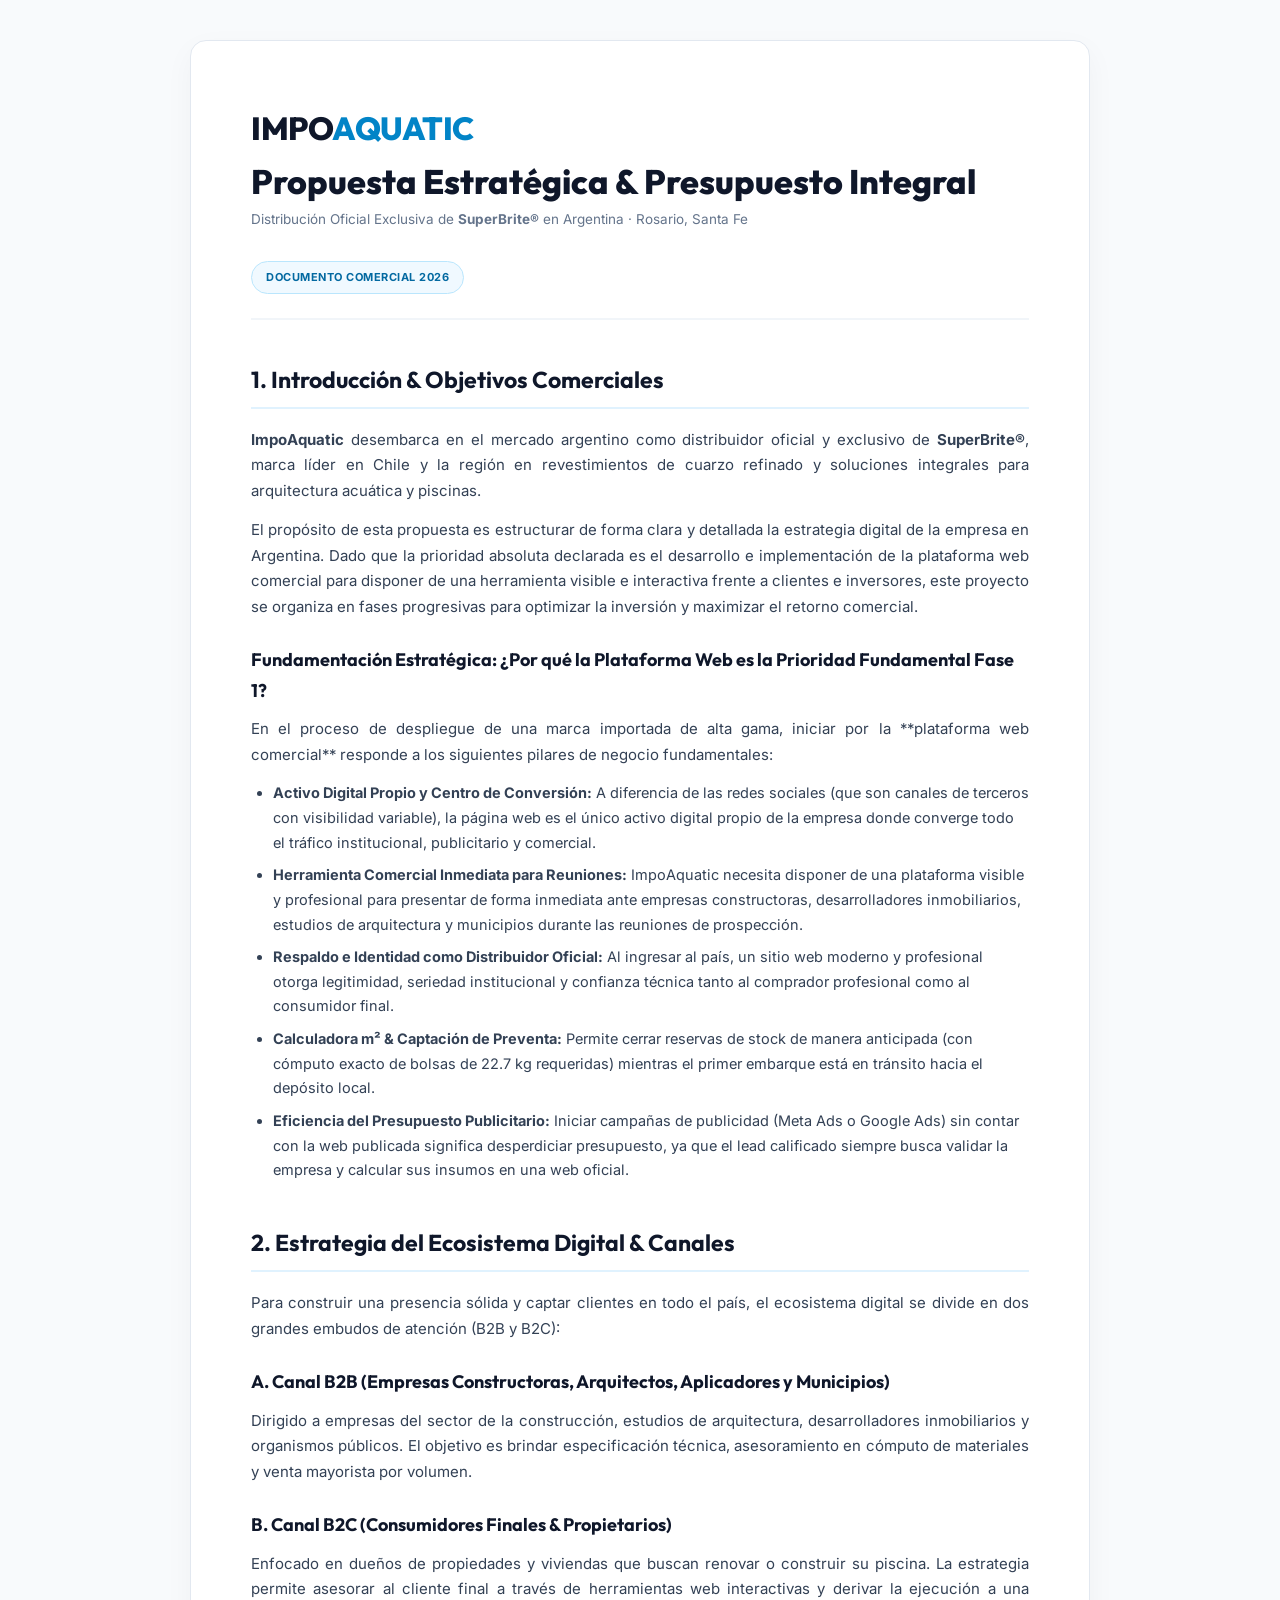
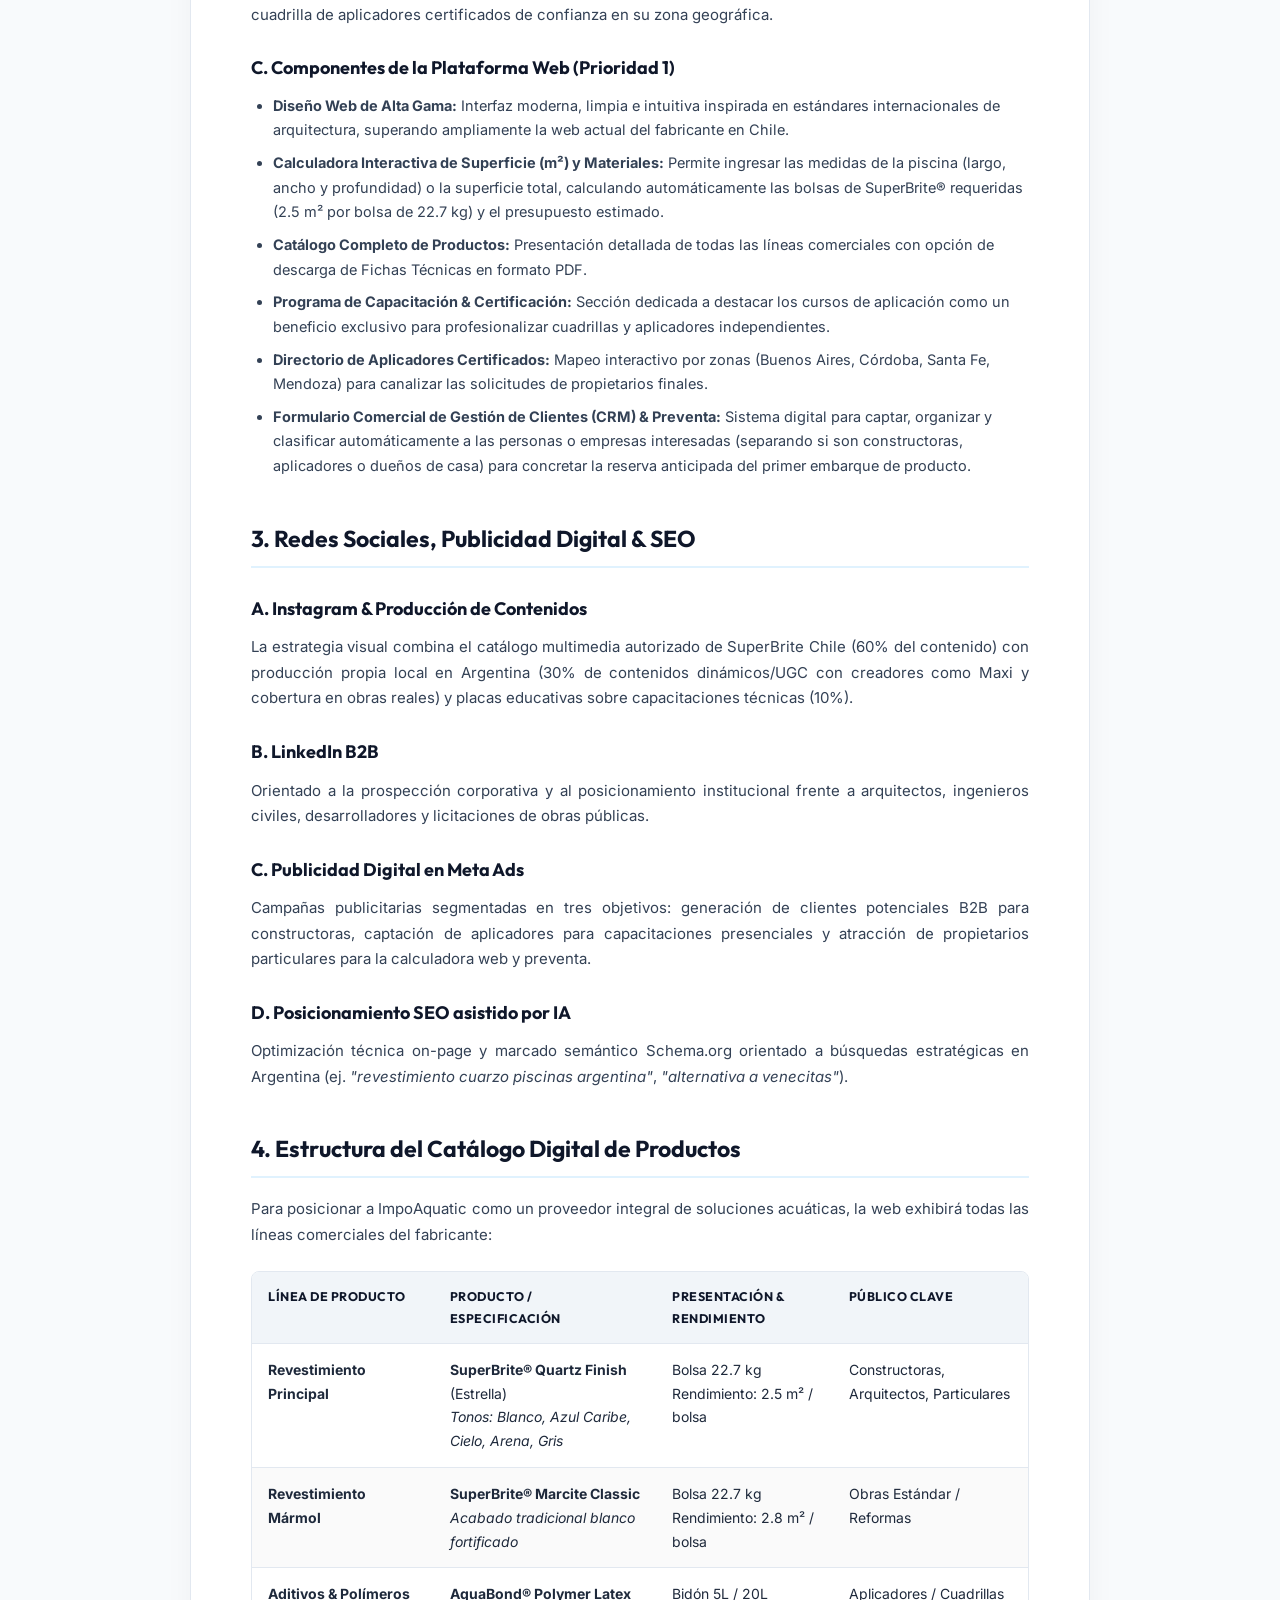
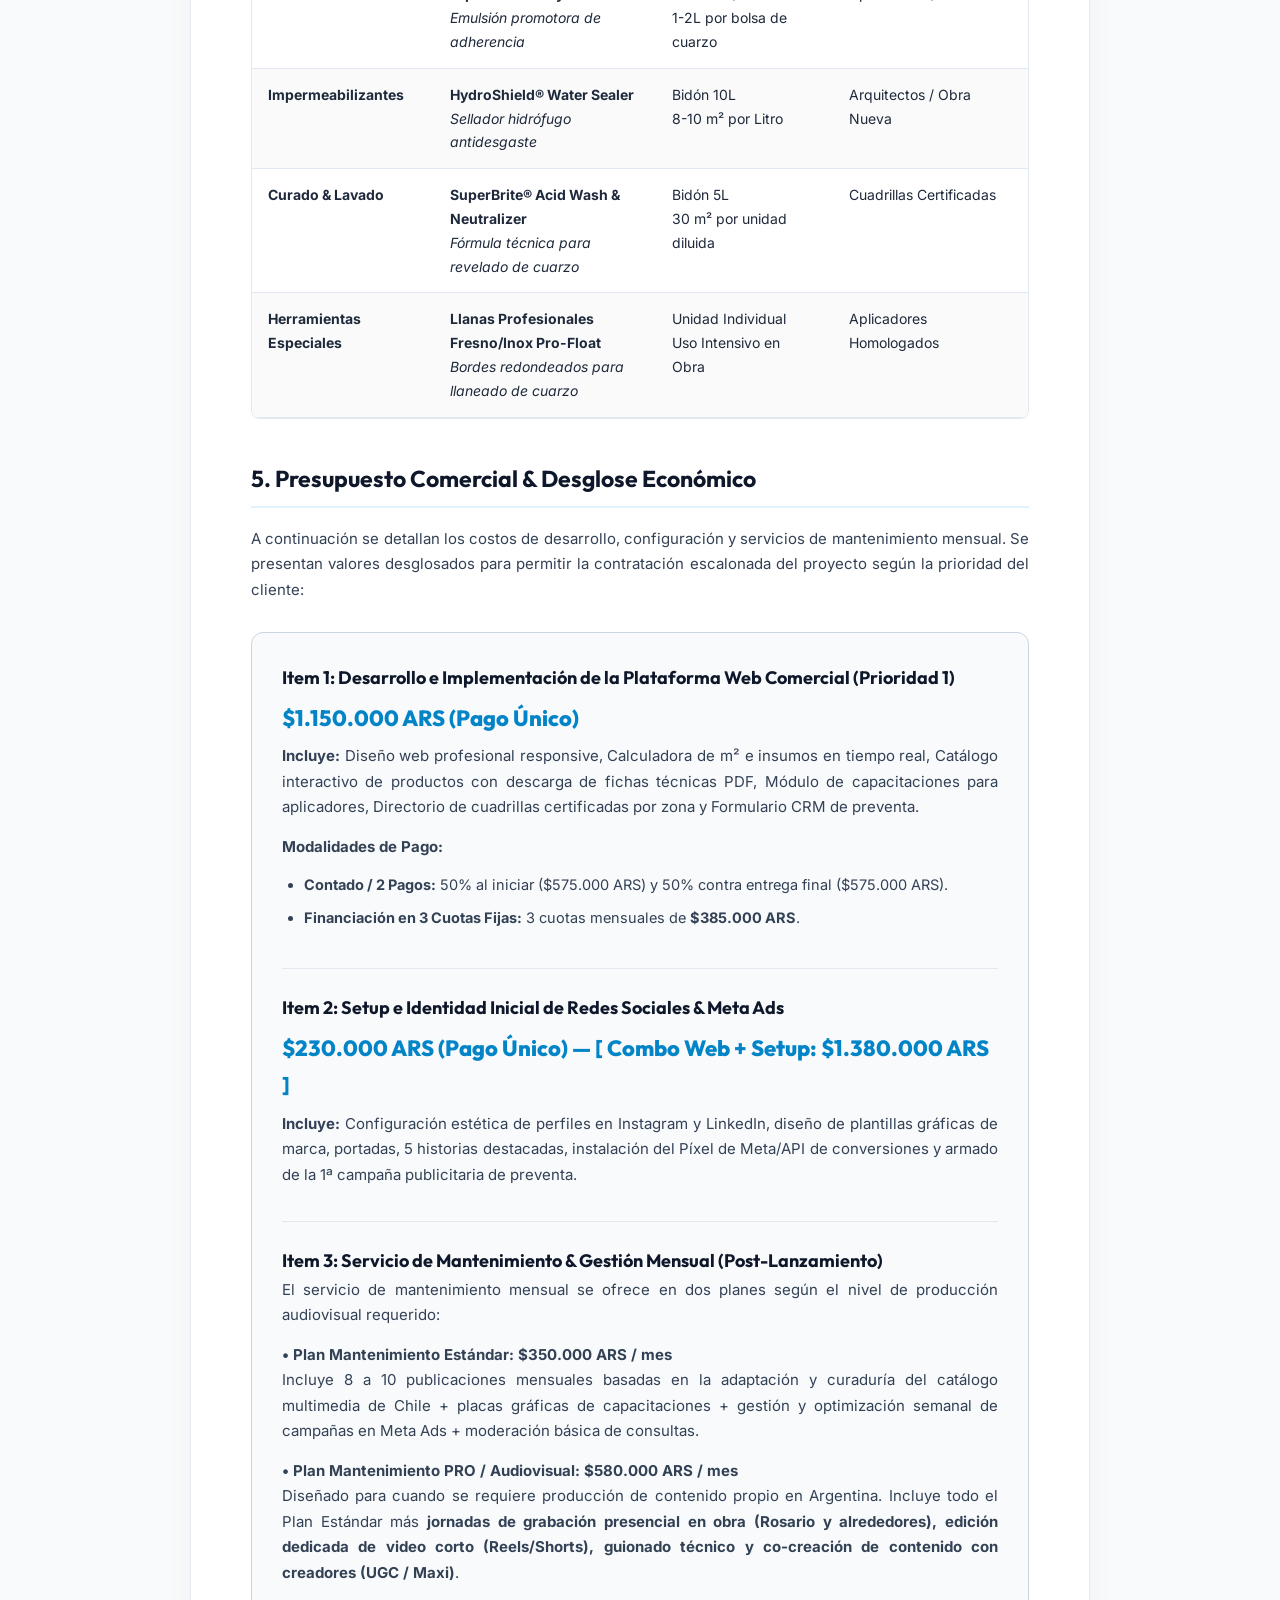
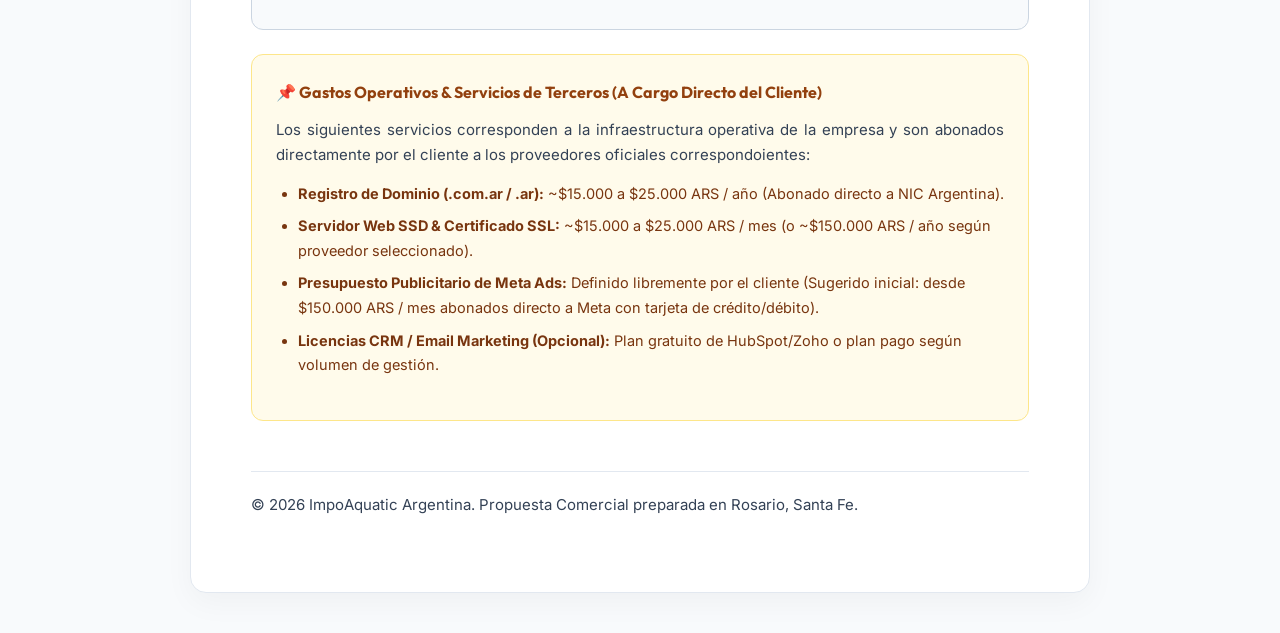
==== propuesta.html @ 4a15719e "Clarify CRM term in plain language in proposal" ====
<!DOCTYPE html>
<html lang="es">
<head>
    <meta charset="UTF-8">
    <meta name="viewport" content="width=device-width, initial-scale=1.0">
    <title>Propuesta Comercial & Estrategia Digital | ImpoAquatic - SuperBrite Argentina</title>
    <link rel="preconnect" href="https://fonts.googleapis.com">
    <link rel="preconnect" href="https://fonts.gstatic.com" crossorigin>
    <link href="https://fonts.googleapis.com/css2?family=Inter:wght@400;500;600;700;800&family=Outfit:wght@600;700;800&display=swap" rel="stylesheet">
    <style>
        :root {
            --primary: #0284C7;
            --primary-dark: #0F172A;
            --secondary: #0369A1;
            --accent: #0EA5E9;
            --bg-page: #F8FAFC;
            --bg-card: #FFFFFF;
            --text-main: #1E293B;
            --text-muted: #64748B;
            --border-color: #E2E8F0;
            --font-heading: 'Outfit', sans-serif;
            --font-body: 'Inter', sans-serif;
        }

        * { margin: 0; padding: 0; box-sizing: border-box; }
        
        body {
            font-family: var(--font-body);
            background-color: var(--bg-page);
            color: var(--text-main);
            line-height: 1.7;
            padding: clamp(16px, 4vw, 40px) clamp(12px, 2vw, 20px);
            -webkit-font-smoothing: antialiased;
        }

        .pdf-page {
            max-width: 900px;
            margin: 0 auto;
            background: var(--bg-card);
            border: 1px solid var(--border-color);
            border-radius: clamp(12px, 2vw, 16px);
            padding: clamp(24px, 6vw, 60px);
            box-shadow: 0 10px 30px rgba(0, 0, 0, 0.04);
        }

        header.doc-header {
            border-bottom: 2px solid #F1F5F9;
            padding-bottom: 24px;
            margin-bottom: 36px;
            display: flex;
            justify-content: space-between;
            align-items: flex-start;
            flex-wrap: wrap;
            gap: 16px;
        }

        .brand-logo {
            font-family: var(--font-heading);
            font-size: clamp(26px, 4vw, 32px);
            font-weight: 800;
            color: var(--primary-dark);
            letter-spacing: -0.5px;
        }

        .brand-logo span {
            color: var(--primary);
        }

        .doc-badge {
            background: #F0F9FF;
            color: var(--secondary);
            border: 1px solid #BAE6FD;
            font-size: 11px;
            font-weight: 700;
            padding: 6px 14px;
            border-radius: 20px;
            text-transform: uppercase;
            letter-spacing: 0.5px;
        }

        h1.doc-title {
            font-family: var(--font-heading);
            font-size: clamp(24px, 4vw, 34px);
            font-weight: 800;
            color: var(--primary-dark);
            margin-top: 6px;
            line-height: 1.25;
        }

        .doc-meta {
            font-size: 13.5px;
            color: var(--text-muted);
            margin-top: 4px;
        }

        h2.section-h2 {
            font-family: var(--font-heading);
            font-size: clamp(19px, 3vw, 23px);
            font-weight: 700;
            color: var(--primary-dark);
            margin: 40px 0 18px 0;
            padding-bottom: 8px;
            border-bottom: 2px solid #E0F2FE;
        }

        h3.section-h3 {
            font-family: var(--font-heading);
            font-size: clamp(16px, 2.5vw, 18px);
            font-weight: 700;
            color: var(--primary-dark);
            margin: 26px 0 10px 0;
        }

        p {
            font-size: 15px;
            color: #334155;
            margin-bottom: 14px;
            text-align: justify;
        }

        ul, ol {
            margin-left: 22px;
            margin-bottom: 18px;
        }

        li {
            font-size: 14.5px;
            color: #334155;
            margin-bottom: 8px;
        }

        .table-wrapper {
            width: 100%;
            overflow-x: auto;
            margin: 24px 0;
            border-radius: 8px;
            border: 1px solid var(--border-color);
            -webkit-overflow-scrolling: touch;
        }

        table {
            width: 100%;
            border-collapse: collapse;
            font-size: 14px;
            min-width: 600px;
        }

        th, td {
            padding: 14px 16px;
            text-align: left;
            border-bottom: 1px solid var(--border-color);
            vertical-align: top;
        }

        th {
            background: #F1F5F9;
            font-family: var(--font-heading);
            font-weight: 700;
            color: var(--primary-dark);
            font-size: 12.5px;
            text-transform: uppercase;
            letter-spacing: 0.5px;
        }

        tr:nth-child(even) {
            background: #FAFAFA;
        }

        .price-section {
            background: #F8FAFC;
            border: 1px solid #CBD5E1;
            border-radius: 12px;
            padding: 30px;
            margin-top: 30px;
        }

        .price-item {
            margin-bottom: 24px;
            padding-bottom: 20px;
            border-bottom: 1px solid #E2E8F0;
        }

        .price-item:last-child {
            margin-bottom: 0;
            padding-bottom: 0;
            border-bottom: none;
        }

        .price-title {
            font-family: var(--font-heading);
            font-size: 18px;
            font-weight: 700;
            color: var(--primary-dark);
        }

        .price-amount {
            font-family: var(--font-heading);
            font-size: 22px;
            font-weight: 800;
            color: var(--primary);
            margin: 6px 0;
        }

        .price-detail {
            font-size: 14px;
            color: #475569;
        }

        .infra-section {
            background: #FFFBEB;
            border: 1px solid #FDE68A;
            border-radius: 12px;
            padding: 24px;
            margin-top: 24px;
        }

        .infra-section h4 {
            font-family: var(--font-heading);
            color: #92400E;
            font-size: 16px;
            margin-bottom: 10px;
        }

        .infra-section ul li {
            color: #78350F;
        }

        .footer-note {
            margin-top: 50px;
            padding-top: 20px;
            border-top: 1px solid var(--border-color);
            text-align: center;
            font-size: 12.5px;
            color: var(--text-muted);
        }

        @media print {
            body { background: #FFFFFF; padding: 0; }
            .pdf-page { border: none; box-shadow: none; padding: 0; max-width: 100%; }
            .table-wrapper, .price-section, .infra-section { break-inside: avoid; }
        }
    </style>
</head>
<body>

<div class="pdf-page">
    <header class="doc-header">
        <div>
            <div class="brand-logo">IMPO<span>AQUATIC</span></div>
            <h1 class="doc-title">Propuesta Estratégica & Presupuesto Integral</h1>
            <p class="doc-meta">Distribución Oficial Exclusiva de <strong>SuperBrite®</strong> en Argentina · Rosario, Santa Fe</p>
        </div>
        <span class="doc-badge">DOCUMENTO COMERCIAL 2026</span>
    </header>

    <!-- 1. Introducción y Contexto -->
    <section>
        <h2 class="section-h2">1. Introducción & Objetivos Comerciales</h2>
        <p><strong>ImpoAquatic</strong> desembarca en el mercado argentino como distribuidor oficial y exclusivo de <strong>SuperBrite®</strong>, marca líder en Chile y la región en revestimientos de cuarzo refinado y soluciones integrales para arquitectura acuática y piscinas.</p>
        <p>El propósito de esta propuesta es estructurar de forma clara y detallada la estrategia digital de la empresa en Argentina. Dado que la prioridad absoluta declarada es el desarrollo e implementación de la plataforma web comercial para disponer de una herramienta visible e interactiva frente a clientes e inversores, este proyecto se organiza en fases progresivas para optimizar la inversión y maximizar el retorno comercial.</p>
        
        <h3 class="section-h3">Fundamentación Estratégica: ¿Por qué la Plataforma Web es la Prioridad Fundamental Fase 1?</h3>
        <p>En el proceso de despliegue de una marca importada de alta gama, iniciar por la **plataforma web comercial** responde a los siguientes pilares de negocio fundamentales:</p>
        <ul>
            <li><strong>Activo Digital Propio y Centro de Conversión:</strong> A diferencia de las redes sociales (que son canales de terceros con visibilidad variable), la página web es el único activo digital propio de la empresa donde converge todo el tráfico institucional, publicitario y comercial.</li>
            <li><strong>Herramienta Comercial Inmediata para Reuniones:</strong> ImpoAquatic necesita disponer de una plataforma visible y profesional para presentar de forma inmediata ante empresas constructoras, desarrolladores inmobiliarios, estudios de arquitectura y municipios durante las reuniones de prospección.</li>
            <li><strong>Respaldo e Identidad como Distribuidor Oficial:</strong> Al ingresar al país, un sitio web moderno y profesional otorga legitimidad, seriedad institucional y confianza técnica tanto al comprador profesional como al consumidor final.</li>
            <li><strong>Calculadora m² & Captación de Preventa:</strong> Permite cerrar reservas de stock de manera anticipada (con cómputo exacto de bolsas de 22.7 kg requeridas) mientras el primer embarque está en tránsito hacia el depósito local.</li>
            <li><strong>Eficiencia del Presupuesto Publicitario:</strong> Iniciar campañas de publicidad (Meta Ads o Google Ads) sin contar con la web publicada significa desperdiciar presupuesto, ya que el lead calificado siempre busca validar la empresa y calcular sus insumos en una web oficial.</li>
        </ul>
    </section>

    <!-- 2. Estrategia del Ecosistema Digital -->
    <section>
        <h2 class="section-h2">2. Estrategia del Ecosistema Digital & Canales</h2>
        <p>Para construir una presencia sólida y captar clientes en todo el país, el ecosistema digital se divide en dos grandes embudos de atención (B2B y B2C):</p>

        <h3 class="section-h3">A. Canal B2B (Empresas Constructoras, Arquitectos, Aplicadores y Municipios)</h3>
        <p>Dirigido a empresas del sector de la construcción, estudios de arquitectura, desarrolladores inmobiliarios y organismos públicos. El objetivo es brindar especificación técnica, asesoramiento en cómputo de materiales y venta mayorista por volumen.</p>

        <h3 class="section-h3">B. Canal B2C (Consumidores Finales & Propietarios)</h3>
        <p>Enfocado en dueños de propiedades y viviendas que buscan renovar o construir su piscina. La estrategia permite asesorar al cliente final a través de herramientas web interactivas y derivar la ejecución a una cuadrilla de aplicadores certificados de confianza en su zona geográfica.</p>

        <h3 class="section-h3">C. Componentes de la Plataforma Web (Prioridad 1)</h3>
        <ul>
            <li><strong>Diseño Web de Alta Gama:</strong> Interfaz moderna, limpia e intuitiva inspirada en estándares internacionales de arquitectura, superando ampliamente la web actual del fabricante en Chile.</li>
            <li><strong>Calculadora Interactiva de Superficie (m²) y Materiales:</strong> Permite ingresar las medidas de la piscina (largo, ancho y profundidad) o la superficie total, calculando automáticamente las bolsas de SuperBrite® requeridas (2.5 m² por bolsa de 22.7 kg) y el presupuesto estimado.</li>
            <li><strong>Catálogo Completo de Productos:</strong> Presentación detallada de todas las líneas comerciales con opción de descarga de Fichas Técnicas en formato PDF.</li>
            <li><strong>Programa de Capacitación & Certificación:</strong> Sección dedicada a destacar los cursos de aplicación como un beneficio exclusivo para profesionalizar cuadrillas y aplicadores independientes.</li>
            <li><strong>Directorio de Aplicadores Certificados:</strong> Mapeo interactivo por zonas (Buenos Aires, Córdoba, Santa Fe, Mendoza) para canalizar las solicitudes de propietarios finales.</li>
            <li><strong>Formulario Comercial de Gestión de Clientes (CRM) & Preventa:</strong> Sistema digital para captar, organizar y clasificar automáticamente a las personas o empresas interesadas (separando si son constructoras, aplicadores o dueños de casa) para concretar la reserva anticipada del primer embarque de producto.</li>
        </ul>
    </section>

    <!-- 3. Redes Sociales, Meta Ads & SEO IA -->
    <section>
        <h2 class="section-h2">3. Redes Sociales, Publicidad Digital & SEO</h2>
        
        <h3 class="section-h3">A. Instagram & Producción de Contenidos</h3>
        <p>La estrategia visual combina el catálogo multimedia autorizado de SuperBrite Chile (60% del contenido) con producción propia local en Argentina (30% de contenidos dinámicos/UGC con creadores como Maxi y cobertura en obras reales) y placas educativas sobre capacitaciones técnicas (10%).</p>

        <h3 class="section-h3">B. LinkedIn B2B</h3>
        <p>Orientado a la prospección corporativa y al posicionamiento institucional frente a arquitectos, ingenieros civiles, desarrolladores y licitaciones de obras públicas.</p>

        <h3 class="section-h3">C. Publicidad Digital en Meta Ads</h3>
        <p>Campañas publicitarias segmentadas en tres objetivos: generación de clientes potenciales B2B para constructoras, captación de aplicadores para capacitaciones presenciales y atracción de propietarios particulares para la calculadora web y preventa.</p>

        <h3 class="section-h3">D. Posicionamiento SEO asistido por IA</h3>
        <p>Optimización técnica on-page y marcado semántico Schema.org orientado a búsquedas estratégicas en Argentina (ej. <em>"revestimiento cuarzo piscinas argentina"</em>, <em>"alternativa a venecitas"</em>).</p>
    </section>

    <!-- 4. Estructura del Catálogo de Productos -->
    <section>
        <h2 class="section-h2">4. Estructura del Catálogo Digital de Productos</h2>
        <p>Para posicionar a ImpoAquatic como un proveedor integral de soluciones acuáticas, la web exhibirá todas las líneas comerciales del fabricante:</p>
        
        <div class="table-wrapper">
            <table>
                <thead>
                    <tr>
                        <th>Línea de Producto</th>
                        <th>Producto / Especificación</th>
                        <th>Presentación & Rendimiento</th>
                        <th>Público Clave</th>
                    </tr>
                </thead>
                <tbody>
                    <tr>
                        <td><strong>Revestimiento Principal</strong></td>
                        <td><strong>SuperBrite® Quartz Finish</strong> (Estrella)<br><em>Tonos: Blanco, Azul Caribe, Cielo, Arena, Gris</em></td>
                        <td>Bolsa 22.7 kg<br>Rendimiento: 2.5 m² / bolsa</td>
                        <td>Constructoras, Arquitectos, Particulares</td>
                    </tr>
                    <tr>
                        <td><strong>Revestimiento Mármol</strong></td>
                        <td><strong>SuperBrite® Marcite Classic</strong><br><em>Acabado tradicional blanco fortificado</em></td>
                        <td>Bolsa 22.7 kg<br>Rendimiento: 2.8 m² / bolsa</td>
                        <td>Obras Estándar / Reformas</td>
                    </tr>
                    <tr>
                        <td><strong>Aditivos & Polímeros</strong></td>
                        <td><strong>AquaBond® Polymer Latex</strong><br><em>Emulsión promotora de adherencia</em></td>
                        <td>Bidón 5L / 20L<br>1-2L por bolsa de cuarzo</td>
                        <td>Aplicadores / Cuadrillas</td>
                    </tr>
                    <tr>
                        <td><strong>Impermeabilizantes</strong></td>
                        <td><strong>HydroShield® Water Sealer</strong><br><em>Sellador hidrófugo antidesgaste</em></td>
                        <td>Bidón 10L<br>8-10 m² por Litro</td>
                        <td>Arquitectos / Obra Nueva</td>
                    </tr>
                    <tr>
                        <td><strong>Curado & Lavado</strong></td>
                        <td><strong>SuperBrite® Acid Wash & Neutralizer</strong><br><em>Fórmula técnica para revelado de cuarzo</em></td>
                        <td>Bidón 5L<br>30 m² por unidad diluida</td>
                        <td>Cuadrillas Certificadas</td>
                    </tr>
                    <tr>
                        <td><strong>Herramientas Especiales</strong></td>
                        <td><strong>Llanas Profesionales Fresno/Inox Pro-Float</strong><br><em>Bordes redondeados para llaneado de cuarzo</em></td>
                        <td>Unidad Individual<br>Uso Intensivo en Obra</td>
                        <td>Aplicadores Homologados</td>
                    </tr>
                </tbody>
            </table>
        </div>
    </section>

    <!-- 5. Presupuesto Comercial y Desglose Económico -->
    <section>
        <h2 class="section-h2">5. Presupuesto Comercial & Desglose Económico</h2>
        <p>A continuación se detallan los costos de desarrollo, configuración y servicios de mantenimiento mensual. Se presentan valores desglosados para permitir la contratación escalonada del proyecto según la prioridad del cliente:</p>

        <div class="price-section">
            <div class="price-item">
                <div class="price-title">Item 1: Desarrollo e Implementación de la Plataforma Web Comercial (Prioridad 1)</div>
                <div class="price-amount">$1.150.000 ARS (Pago Único)</div>
                <div class="price-detail">
                    <p><strong>Incluye:</strong> Diseño web profesional responsive, Calculadora de m² e insumos en tiempo real, Catálogo interactivo de productos con descarga de fichas técnicas PDF, Módulo de capacitaciones para aplicadores, Directorio de cuadrillas certificadas por zona y Formulario CRM de preventa.</p>
                    <p><strong>Modalidades de Pago:</strong></p>
                    <ul>
                        <li><strong>Contado / 2 Pagos:</strong> 50% al iniciar ($575.000 ARS) y 50% contra entrega final ($575.000 ARS).</li>
                        <li><strong>Financiación en 3 Cuotas Fijas:</strong> 3 cuotas mensuales de <strong>$385.000 ARS</strong>.</li>
                    </ul>
                </div>
            </div>

            <div class="price-item">
                <div class="price-title">Item 2: Setup e Identidad Inicial de Redes Sociales & Meta Ads</div>
                <div class="price-amount">$230.000 ARS (Pago Único) — [ Combo Web + Setup: $1.380.000 ARS ]</div>
                <div class="price-detail">
                    <p><strong>Incluye:</strong> Configuración estética de perfiles en Instagram y LinkedIn, diseño de plantillas gráficas de marca, portadas, 5 historias destacadas, instalación del Píxel de Meta/API de conversiones y armado de la 1ª campaña publicitaria de preventa.</p>
                </div>
            </div>

            <div class="price-item">
                <div class="price-title">Item 3: Servicio de Mantenimiento & Gestión Mensual (Post-Lanzamiento)</div>
                <div class="price-detail">
                    <p>El servicio de mantenimiento mensual se ofrece en dos planes según el nivel de producción audiovisual requerido:</p>
                    
                    <p><strong>• Plan Mantenimiento Estándar: $350.000 ARS / mes</strong><br>
                    Incluye 8 a 10 publicaciones mensuales basadas en la adaptación y curaduría del catálogo multimedia de Chile + placas gráficas de capacitaciones + gestión y optimización semanal de campañas en Meta Ads + moderación básica de consultas.</p>

                    <p><strong>• Plan Mantenimiento PRO / Audiovisual: $580.000 ARS / mes</strong><br>
                    Diseñado para cuando se requiere producción de contenido propio en Argentina. Incluye todo el Plan Estándar más <strong>jornadas de grabación presencial en obra (Rosario y alrededores), edición dedicada de video corto (Reels/Shorts), guionado técnico y co-creación de contenido con creadores (UGC / Maxi)</strong>.</p>
                </div>
            </div>
        </div>

        <!-- Costos a Cargo del Cliente -->
        <div class="infra-section">
            <h4>📌 Gastos Operativos & Servicios de Terceros (A Cargo Directo del Cliente)</h4>
            <p>Los siguientes servicios corresponden a la infraestructura operativa de la empresa y son abonados directamente por el cliente a los proveedores oficiales correspondoientes:</p>
            <ul>
                <li><strong>Registro de Dominio (.com.ar / .ar):</strong> ~$15.000 a $25.000 ARS / año (Abonado directo a NIC Argentina).</li>
                <li><strong>Servidor Web SSD & Certificado SSL:</strong> ~$15.000 a $25.000 ARS / mes (o ~$150.000 ARS / año según proveedor seleccionado).</li>
                <li><strong>Presupuesto Publicitario de Meta Ads:</strong> Definido libremente por el cliente (Sugerido inicial: desde $150.000 ARS / mes abonados directo a Meta con tarjeta de crédito/débito).</li>
                <li><strong>Licencias CRM / Email Marketing (Opcional):</strong> Plan gratuito de HubSpot/Zoho o plan pago según volumen de gestión.</li>
            </ul>
        </div>
    </section>

    <div class="footer-note">
        <p>&copy; 2026 ImpoAquatic Argentina. Propuesta Comercial preparada en Rosario, Santa Fe.</p>
    </div>
</div>

</body>
</html>
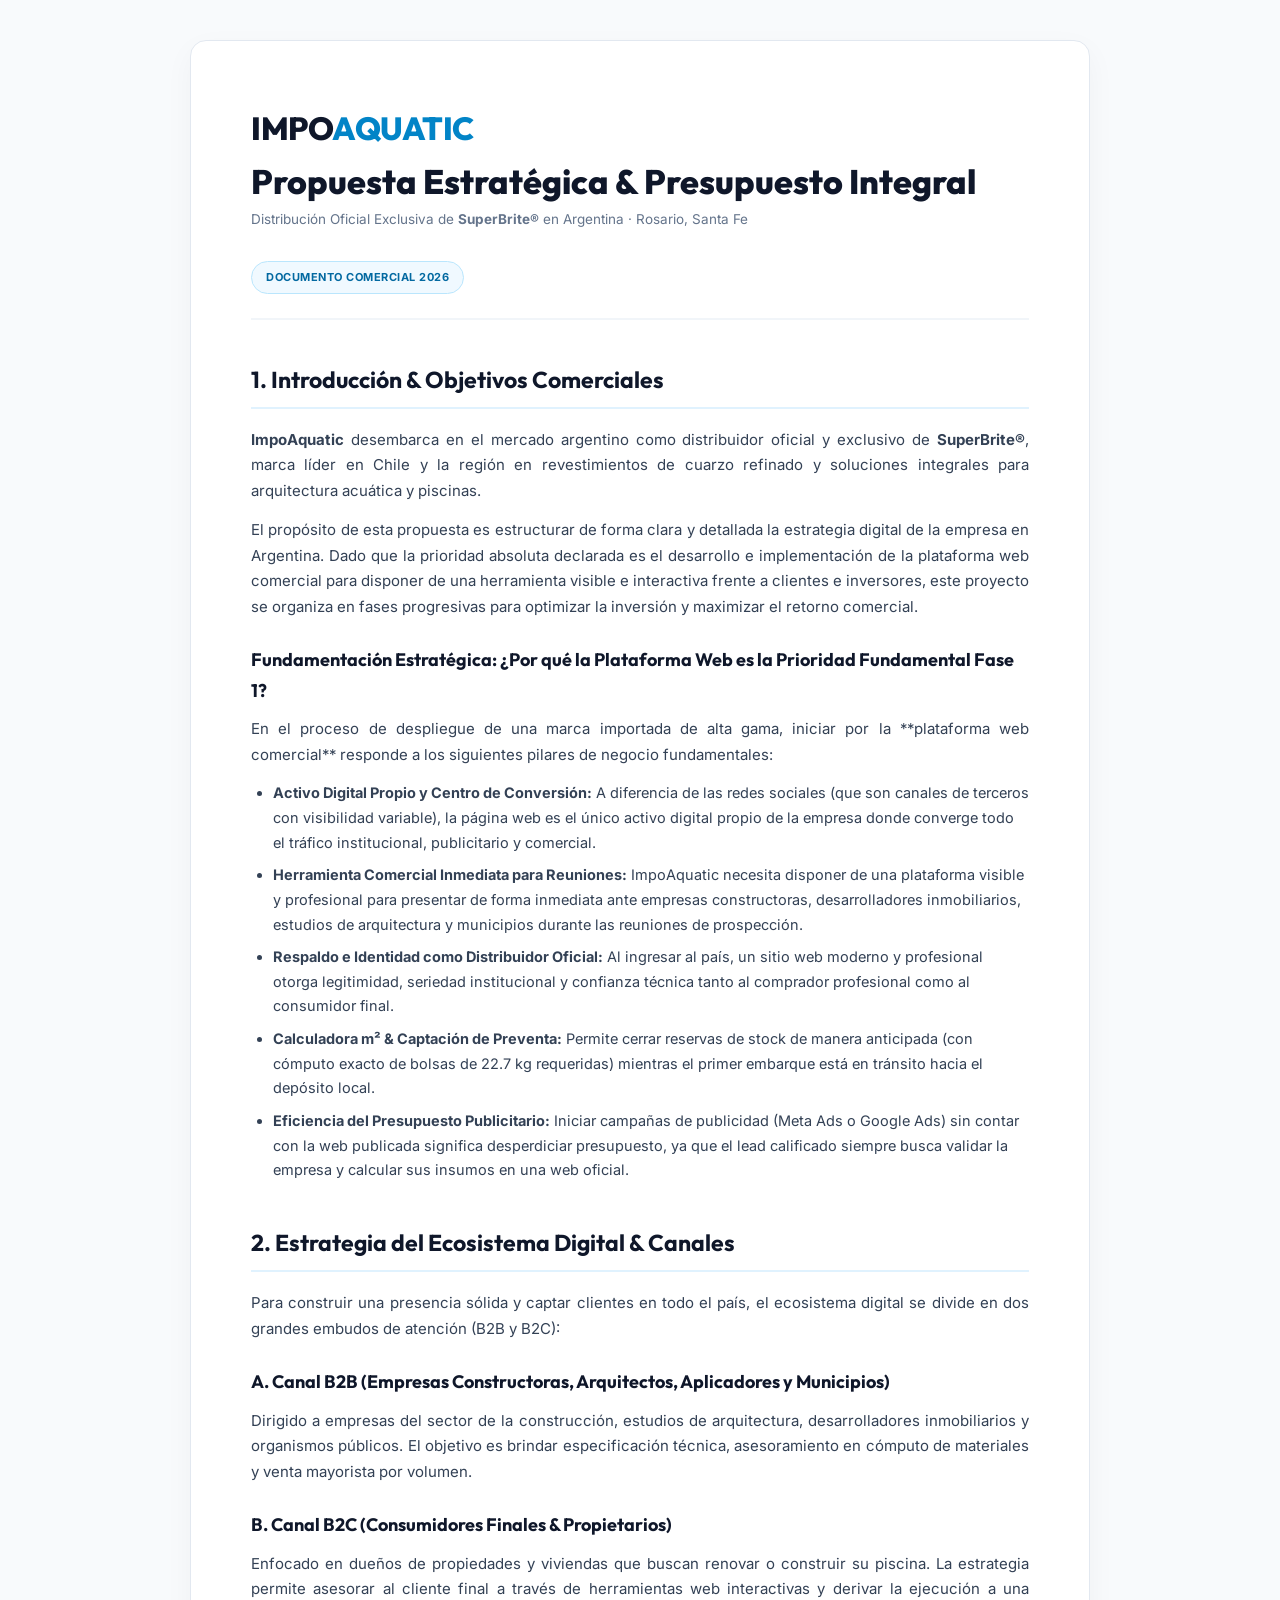
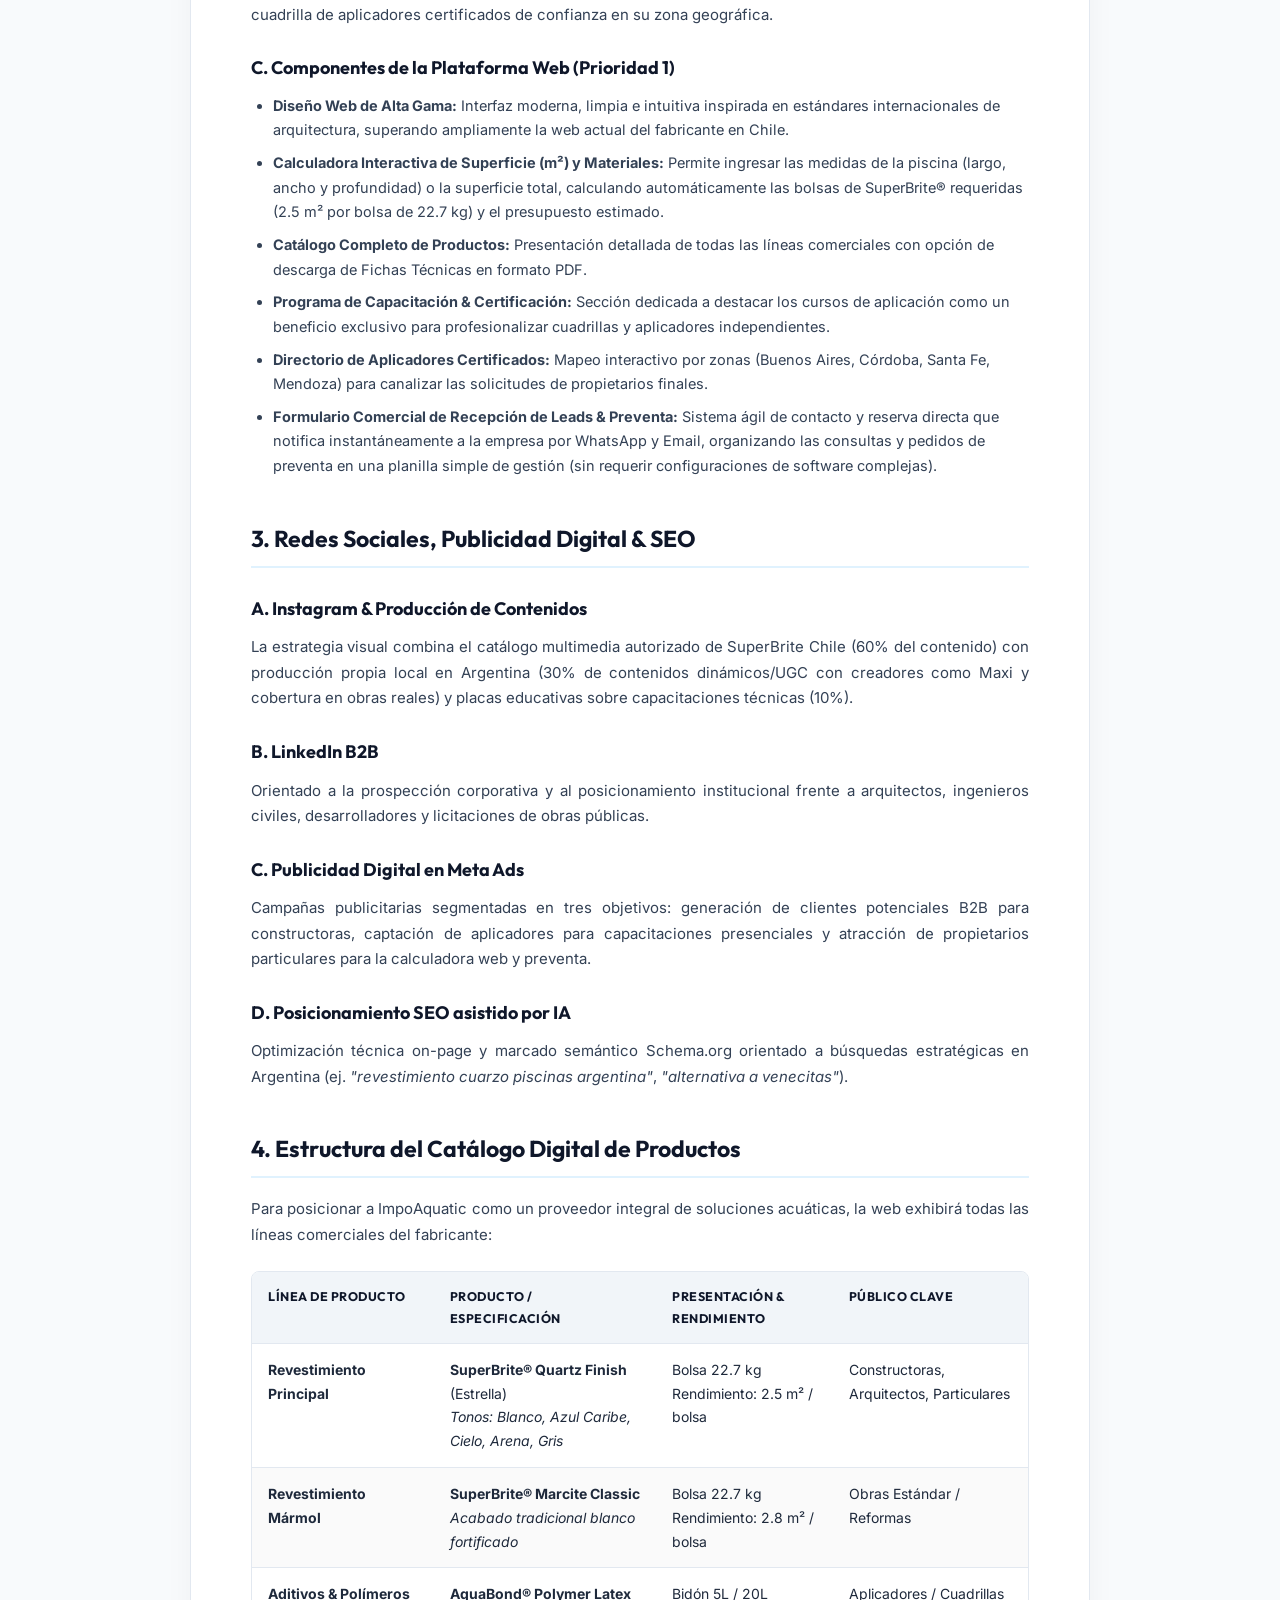
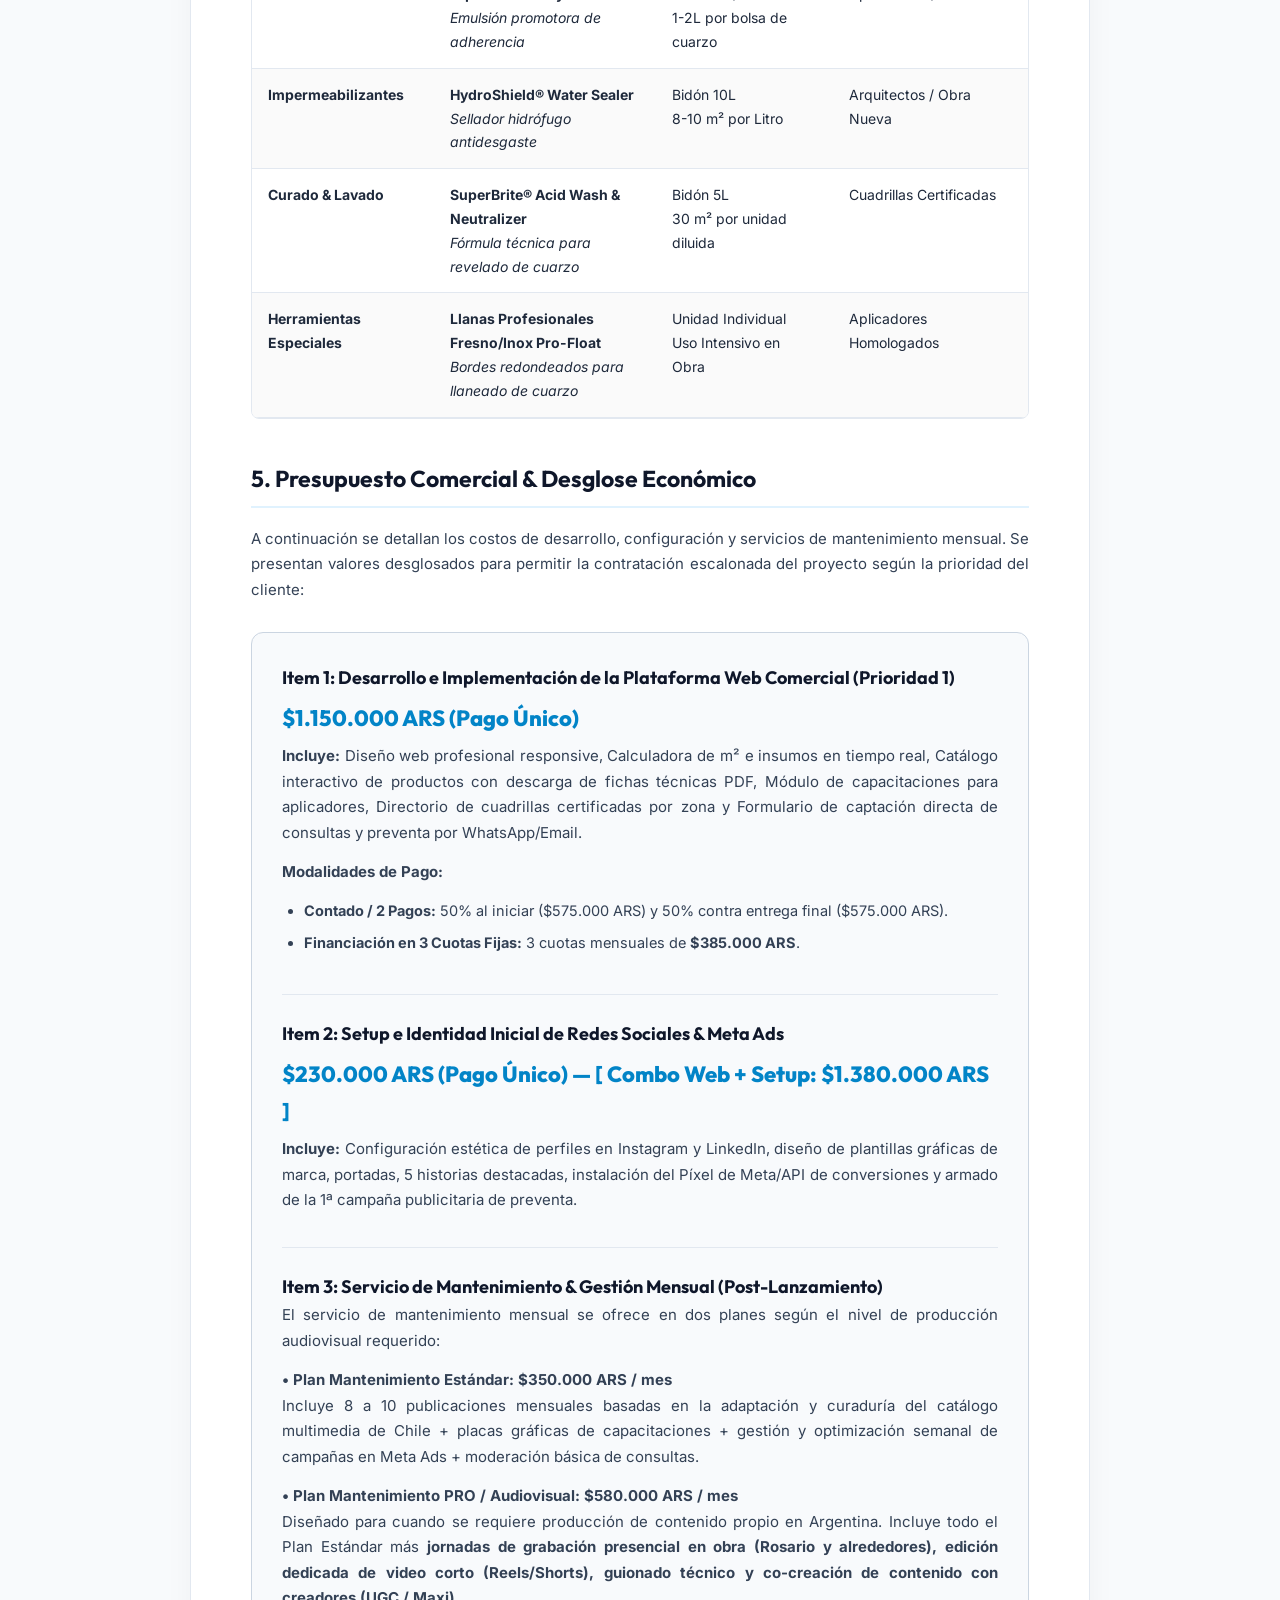
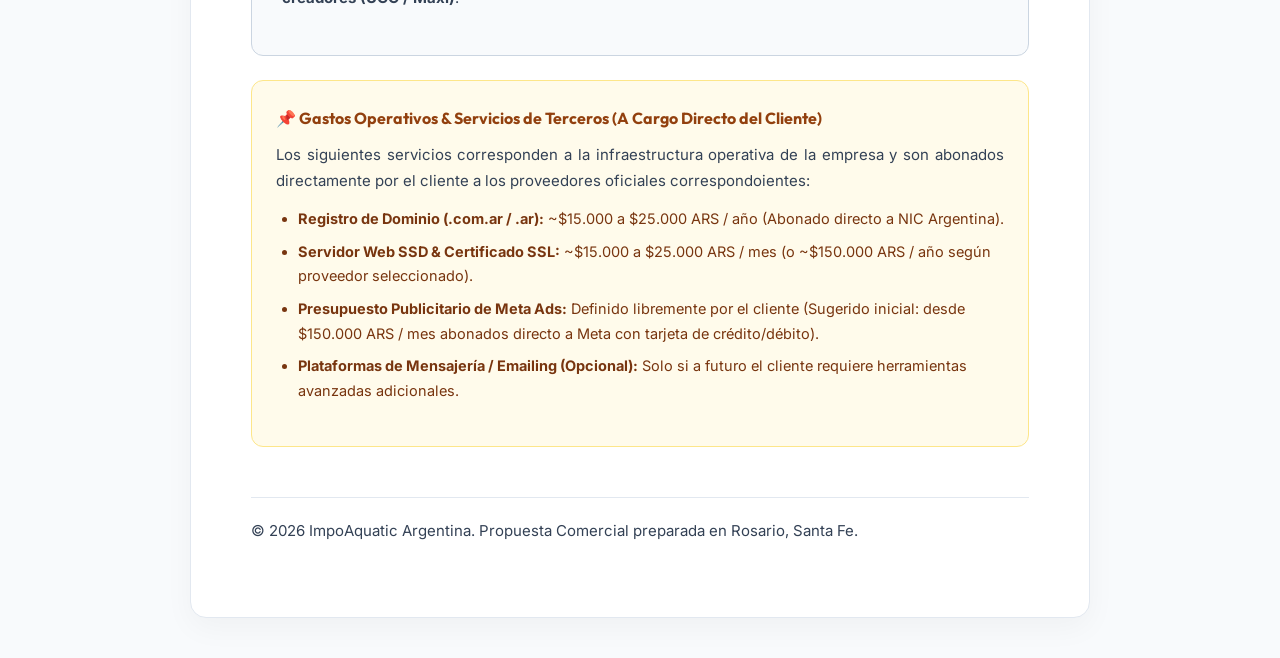
==== commit f3fede80: "Simplify lead capture to direct email and WhatsApp form without complex CRM setup" ====
--- a/propuesta.html
+++ b/propuesta.html
@@ -288,7 +288,7 @@
             <li><strong>Catálogo Completo de Productos:</strong> Presentación detallada de todas las líneas comerciales con opción de descarga de Fichas Técnicas en formato PDF.</li>
             <li><strong>Programa de Capacitación & Certificación:</strong> Sección dedicada a destacar los cursos de aplicación como un beneficio exclusivo para profesionalizar cuadrillas y aplicadores independientes.</li>
             <li><strong>Directorio de Aplicadores Certificados:</strong> Mapeo interactivo por zonas (Buenos Aires, Córdoba, Santa Fe, Mendoza) para canalizar las solicitudes de propietarios finales.</li>
-            <li><strong>Formulario Comercial de Gestión de Clientes (CRM) & Preventa:</strong> Sistema digital para captar, organizar y clasificar automáticamente a las personas o empresas interesadas (separando si son constructoras, aplicadores o dueños de casa) para concretar la reserva anticipada del primer embarque de producto.</li>
+            <li><strong>Formulario Comercial de Recepción de Leads & Preventa:</strong> Sistema ágil de contacto y reserva directa que notifica instantáneamente a la empresa por WhatsApp y Email, organizando las consultas y pedidos de preventa en una planilla simple de gestión (sin requerir configuraciones de software complejas).</li>
         </ul>
     </section>
 
@@ -376,7 +376,7 @@
                 <div class="price-title">Item 1: Desarrollo e Implementación de la Plataforma Web Comercial (Prioridad 1)</div>
                 <div class="price-amount">$1.150.000 ARS (Pago Único)</div>
                 <div class="price-detail">
-                    <p><strong>Incluye:</strong> Diseño web profesional responsive, Calculadora de m² e insumos en tiempo real, Catálogo interactivo de productos con descarga de fichas técnicas PDF, Módulo de capacitaciones para aplicadores, Directorio de cuadrillas certificadas por zona y Formulario CRM de preventa.</p>
+                    <p><strong>Incluye:</strong> Diseño web profesional responsive, Calculadora de m² e insumos en tiempo real, Catálogo interactivo de productos con descarga de fichas técnicas PDF, Módulo de capacitaciones para aplicadores, Directorio de cuadrillas certificadas por zona y Formulario de captación directa de consultas y preventa por WhatsApp/Email.</p>
                     <p><strong>Modalidades de Pago:</strong></p>
                     <ul>
                         <li><strong>Contado / 2 Pagos:</strong> 50% al iniciar ($575.000 ARS) y 50% contra entrega final ($575.000 ARS).</li>
@@ -415,7 +415,7 @@
                 <li><strong>Registro de Dominio (.com.ar / .ar):</strong> ~$15.000 a $25.000 ARS / año (Abonado directo a NIC Argentina).</li>
                 <li><strong>Servidor Web SSD & Certificado SSL:</strong> ~$15.000 a $25.000 ARS / mes (o ~$150.000 ARS / año según proveedor seleccionado).</li>
                 <li><strong>Presupuesto Publicitario de Meta Ads:</strong> Definido libremente por el cliente (Sugerido inicial: desde $150.000 ARS / mes abonados directo a Meta con tarjeta de crédito/débito).</li>
-                <li><strong>Licencias CRM / Email Marketing (Opcional):</strong> Plan gratuito de HubSpot/Zoho o plan pago según volumen de gestión.</li>
+                <li><strong>Plataformas de Mensajería / Emailing (Opcional):</strong> Solo si a futuro el cliente requiere herramientas avanzadas adicionales.</li>
             </ul>
         </div>
     </section>
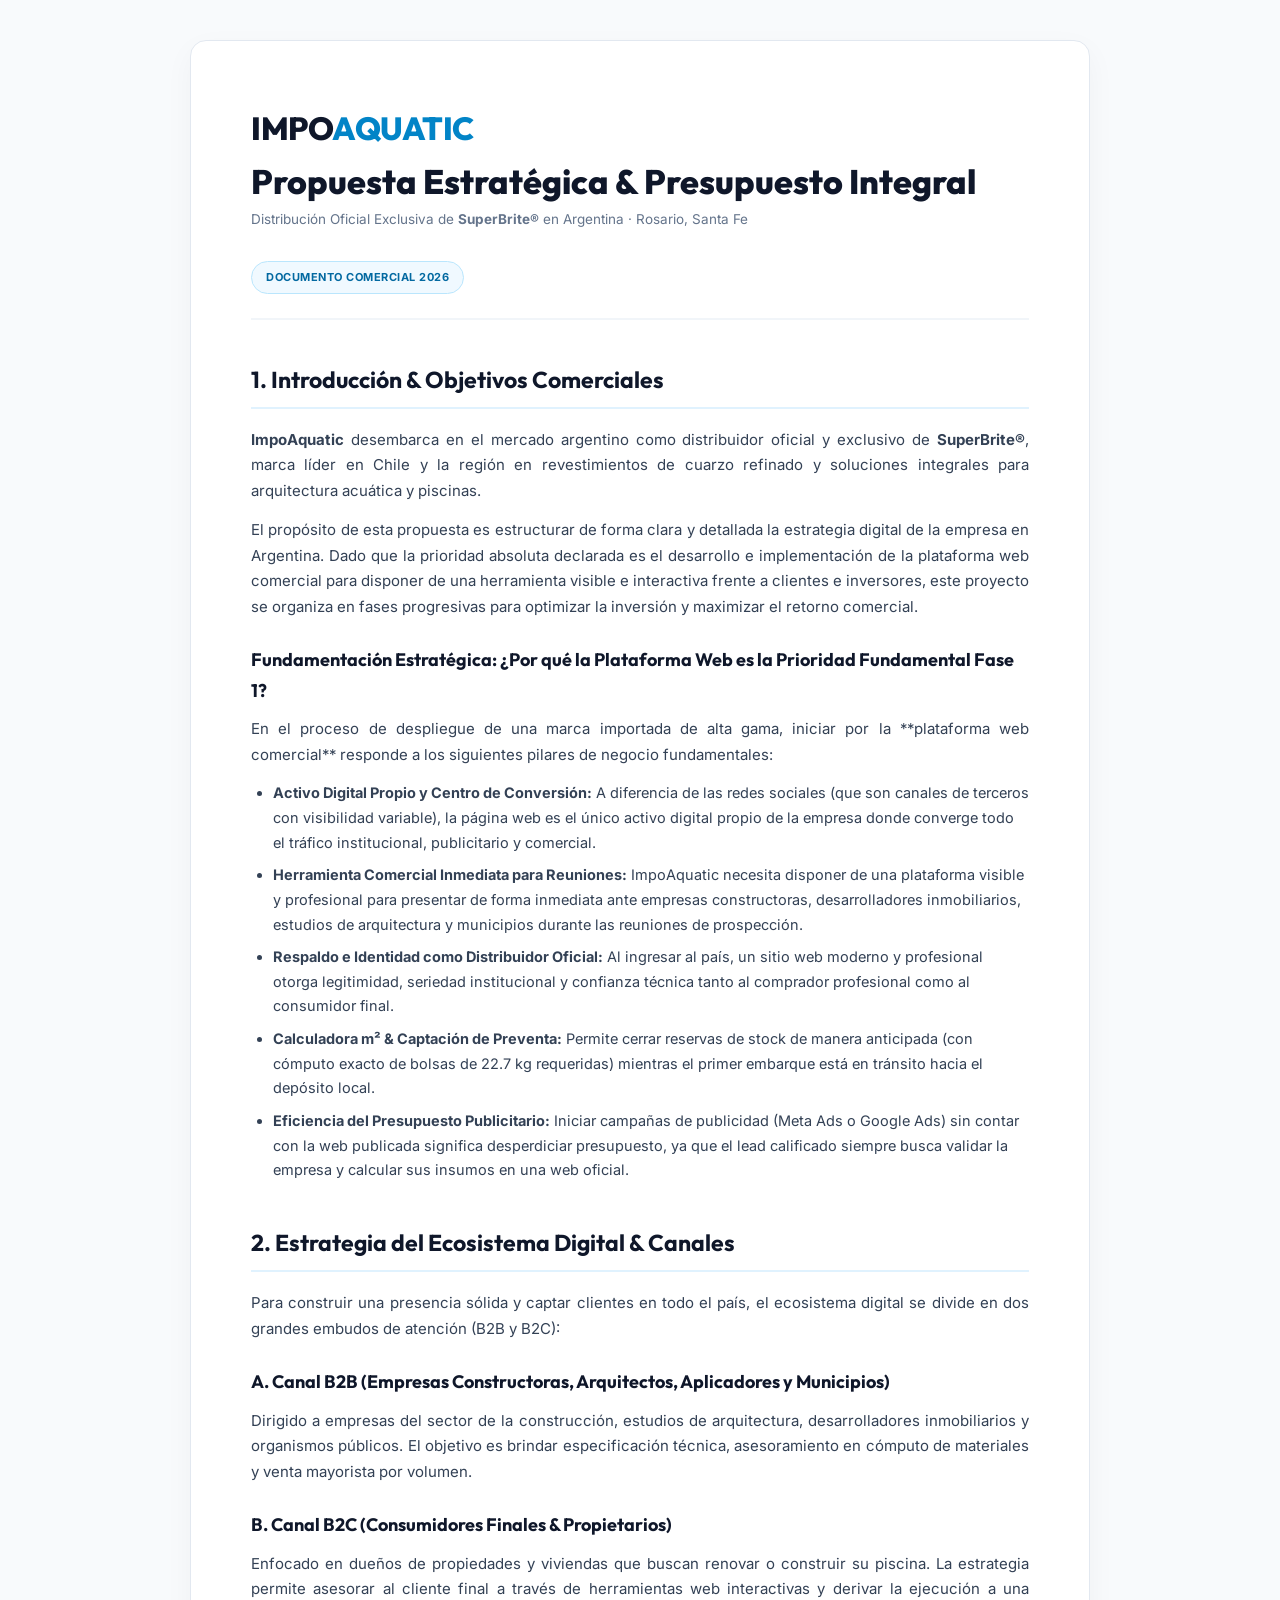
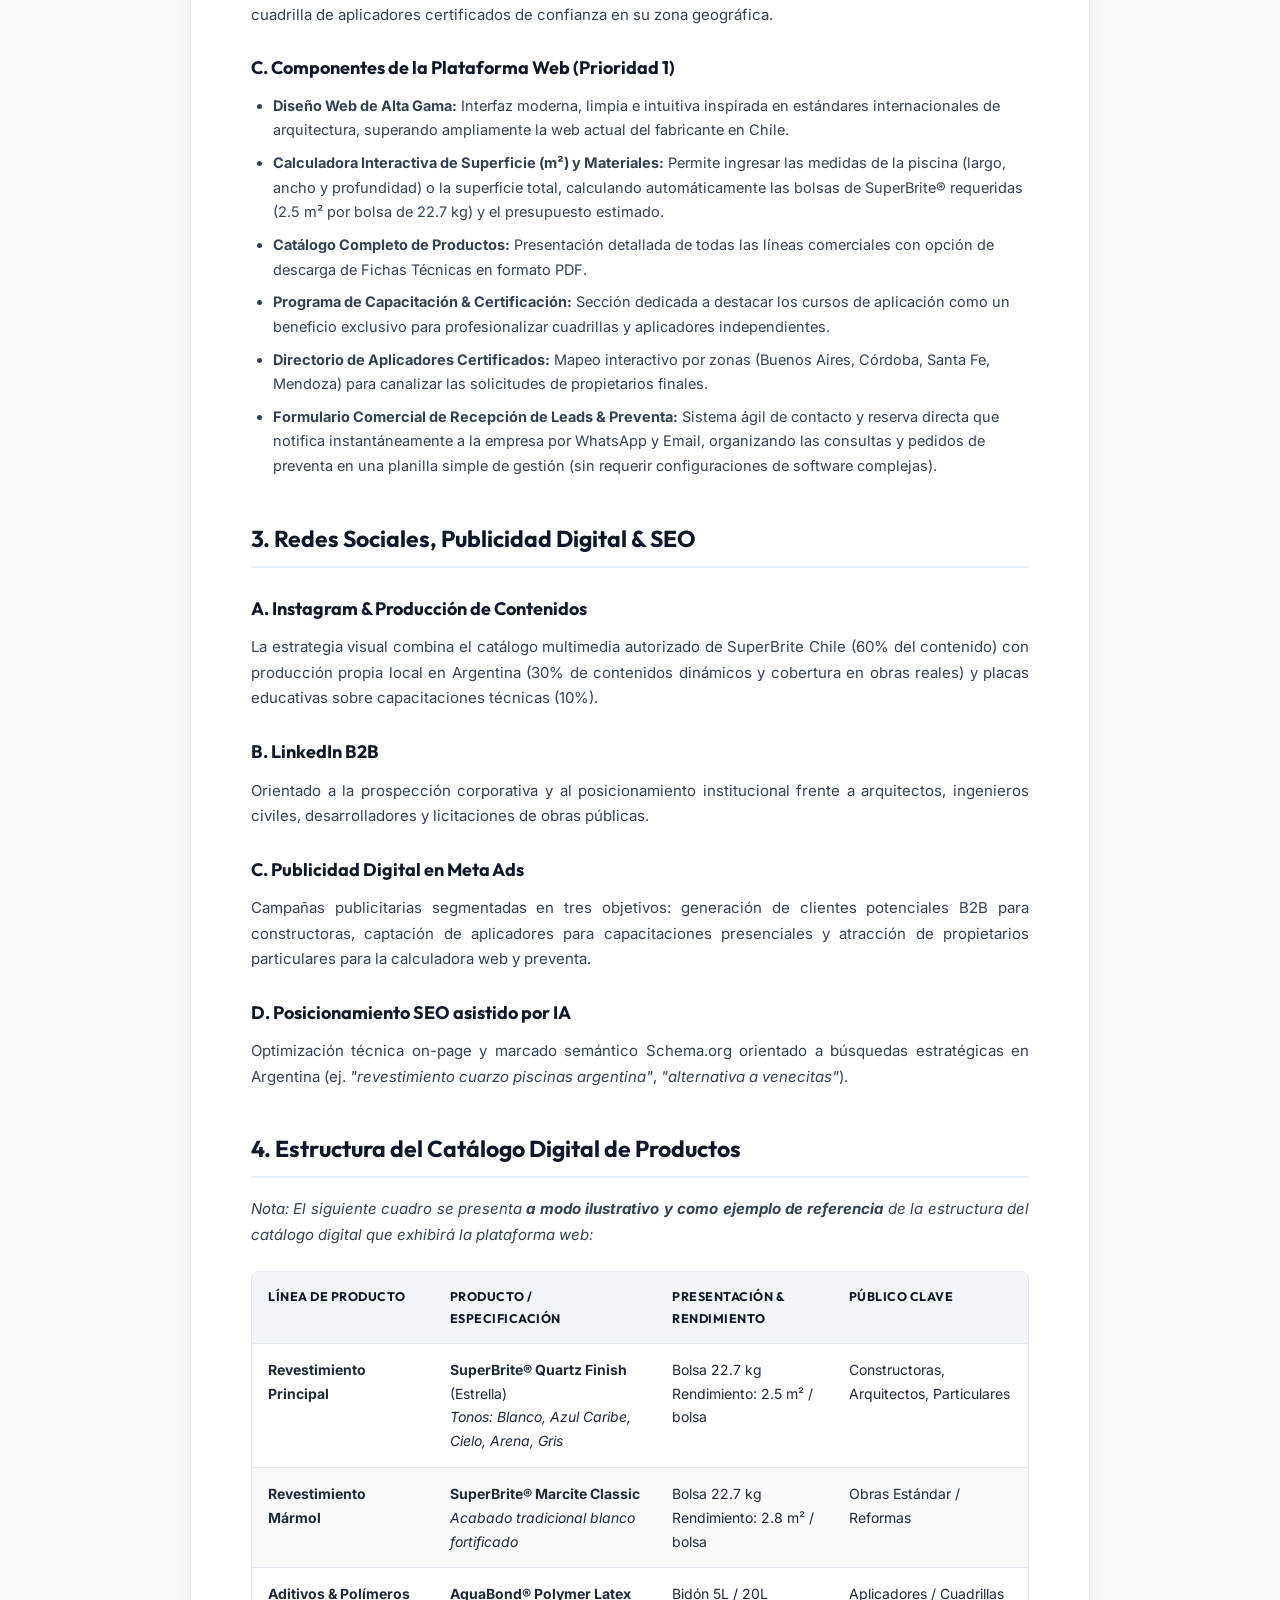
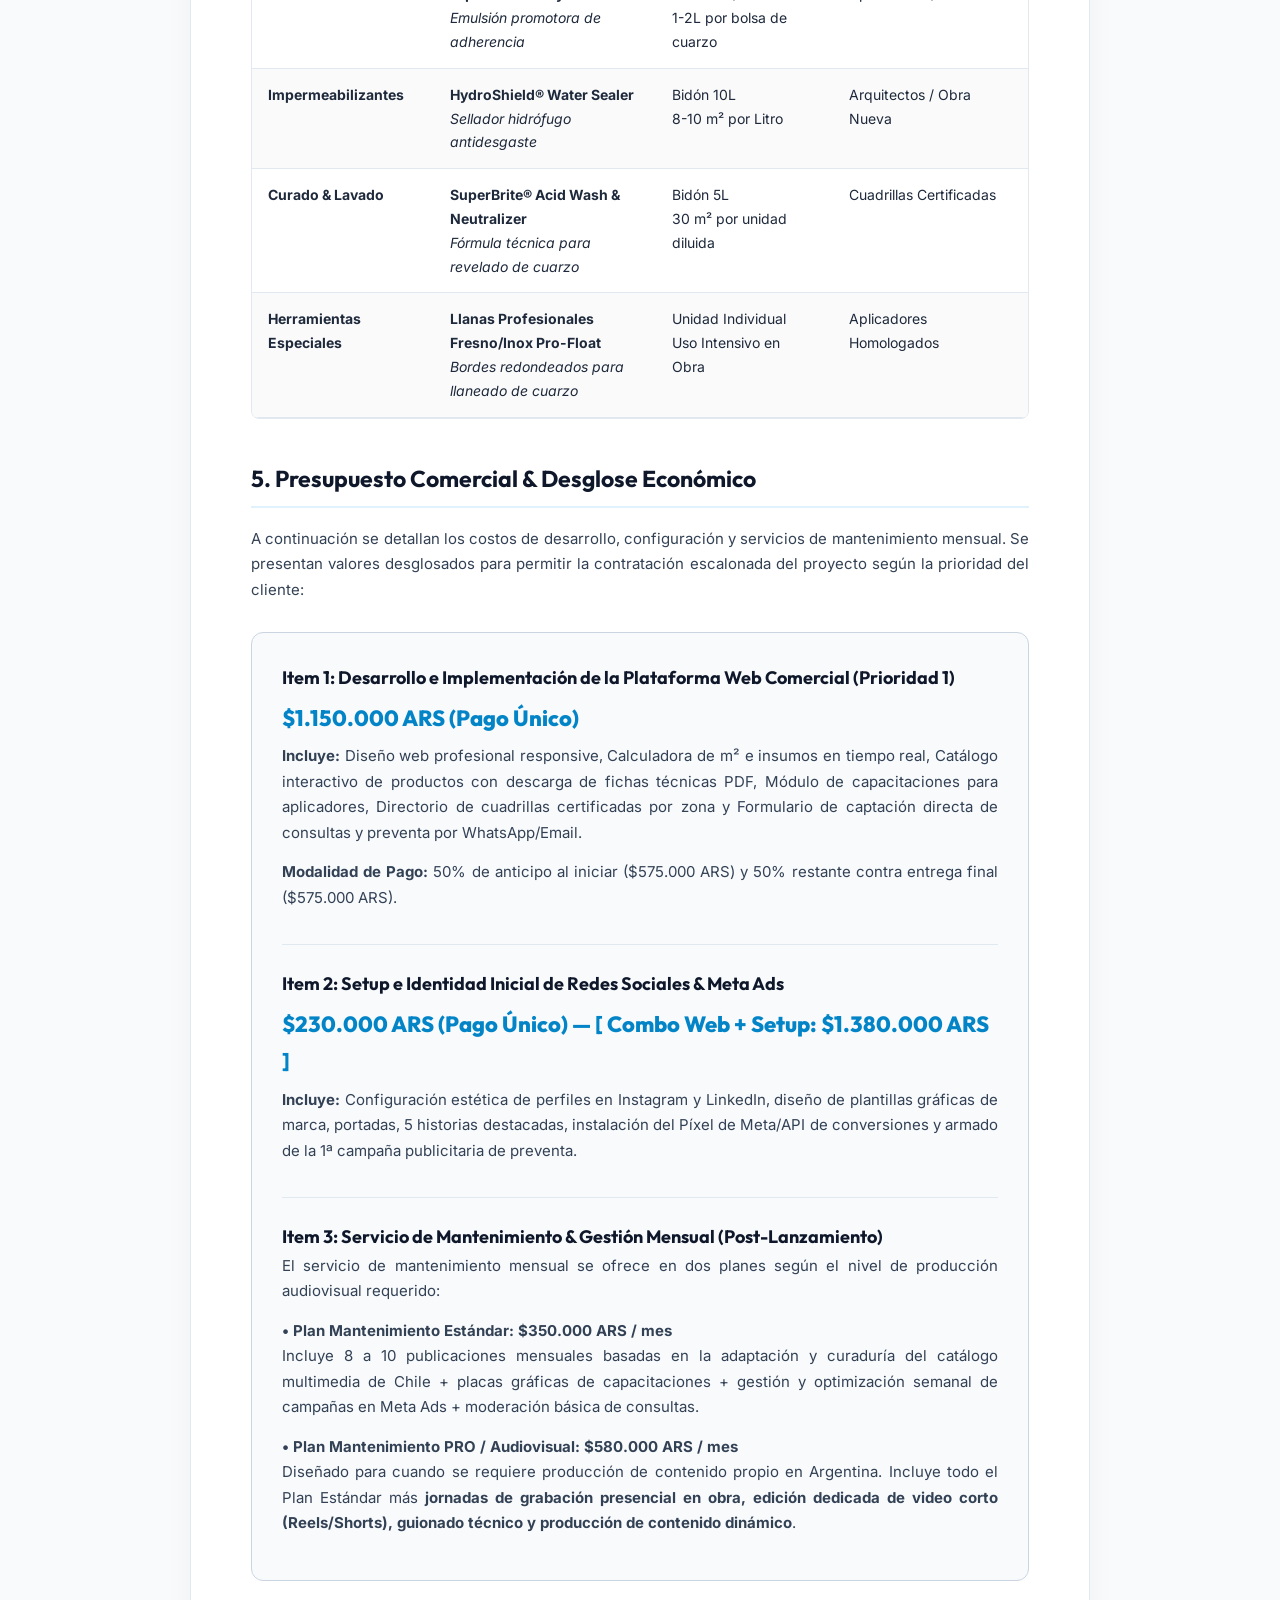
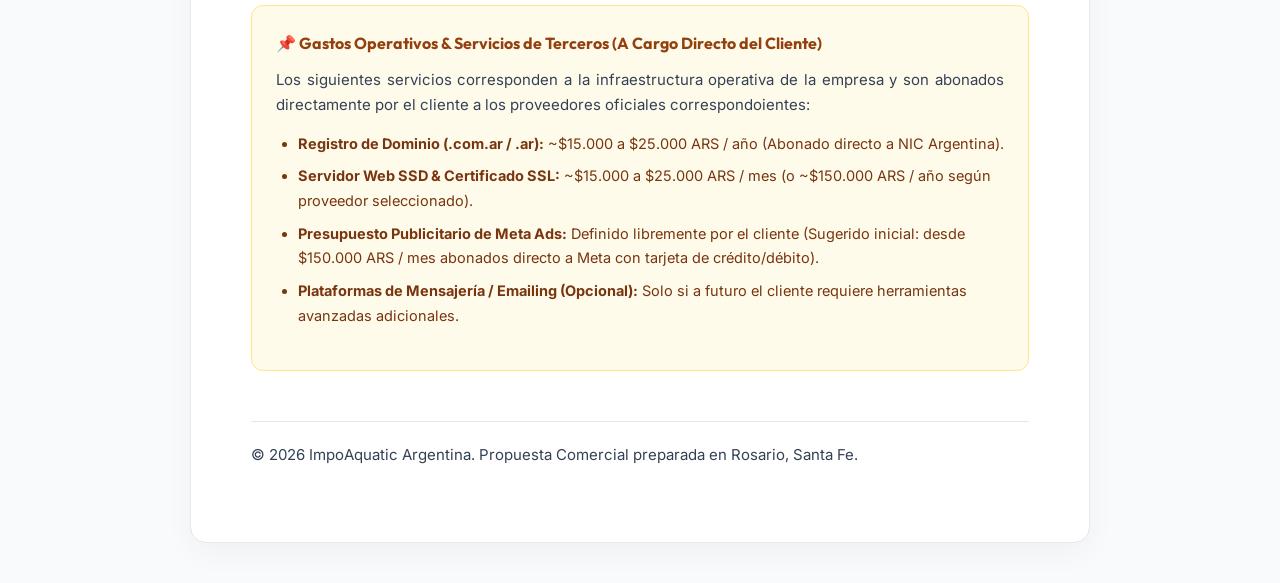
==== commit 78308456: "Add illustrative catalog note, remove 3 installments, remove Maxi/specific creator references" ====
--- a/propuesta.html
+++ b/propuesta.html
@@ -297,7 +297,7 @@
         <h2 class="section-h2">3. Redes Sociales, Publicidad Digital & SEO</h2>
         
         <h3 class="section-h3">A. Instagram & Producción de Contenidos</h3>
-        <p>La estrategia visual combina el catálogo multimedia autorizado de SuperBrite Chile (60% del contenido) con producción propia local en Argentina (30% de contenidos dinámicos/UGC con creadores como Maxi y cobertura en obras reales) y placas educativas sobre capacitaciones técnicas (10%).</p>
+        <p>La estrategia visual combina el catálogo multimedia autorizado de SuperBrite Chile (60% del contenido) con producción propia local en Argentina (30% de contenidos dinámicos y cobertura en obras reales) y placas educativas sobre capacitaciones técnicas (10%).</p>
 
         <h3 class="section-h3">B. LinkedIn B2B</h3>
         <p>Orientado a la prospección corporativa y al posicionamiento institucional frente a arquitectos, ingenieros civiles, desarrolladores y licitaciones de obras públicas.</p>
@@ -312,7 +312,7 @@
     <!-- 4. Estructura del Catálogo de Productos -->
     <section>
         <h2 class="section-h2">4. Estructura del Catálogo Digital de Productos</h2>
-        <p>Para posicionar a ImpoAquatic como un proveedor integral de soluciones acuáticas, la web exhibirá todas las líneas comerciales del fabricante:</p>
+        <p><em>Nota: El siguiente cuadro se presenta <strong>a modo ilustrativo y como ejemplo de referencia</strong> de la estructura del catálogo digital que exhibirá la plataforma web:</em></p>
         
         <div class="table-wrapper">
             <table>
@@ -377,11 +377,7 @@
                 <div class="price-amount">$1.150.000 ARS (Pago Único)</div>
                 <div class="price-detail">
                     <p><strong>Incluye:</strong> Diseño web profesional responsive, Calculadora de m² e insumos en tiempo real, Catálogo interactivo de productos con descarga de fichas técnicas PDF, Módulo de capacitaciones para aplicadores, Directorio de cuadrillas certificadas por zona y Formulario de captación directa de consultas y preventa por WhatsApp/Email.</p>
-                    <p><strong>Modalidades de Pago:</strong></p>
-                    <ul>
-                        <li><strong>Contado / 2 Pagos:</strong> 50% al iniciar ($575.000 ARS) y 50% contra entrega final ($575.000 ARS).</li>
-                        <li><strong>Financiación en 3 Cuotas Fijas:</strong> 3 cuotas mensuales de <strong>$385.000 ARS</strong>.</li>
-                    </ul>
+                    <p><strong>Modalidad de Pago:</strong> 50% de anticipo al iniciar ($575.000 ARS) y 50% restante contra entrega final ($575.000 ARS).</p>
                 </div>
             </div>
 
@@ -402,7 +398,7 @@
                     Incluye 8 a 10 publicaciones mensuales basadas en la adaptación y curaduría del catálogo multimedia de Chile + placas gráficas de capacitaciones + gestión y optimización semanal de campañas en Meta Ads + moderación básica de consultas.</p>
 
                     <p><strong>• Plan Mantenimiento PRO / Audiovisual: $580.000 ARS / mes</strong><br>
-                    Diseñado para cuando se requiere producción de contenido propio en Argentina. Incluye todo el Plan Estándar más <strong>jornadas de grabación presencial en obra (Rosario y alrededores), edición dedicada de video corto (Reels/Shorts), guionado técnico y co-creación de contenido con creadores (UGC / Maxi)</strong>.</p>
+                    Diseñado para cuando se requiere producción de contenido propio en Argentina. Incluye todo el Plan Estándar más <strong>jornadas de grabación presencial en obra, edición dedicada de video corto (Reels/Shorts), guionado técnico y producción de contenido dinámico</strong>.</p>
                 </div>
             </div>
         </div>
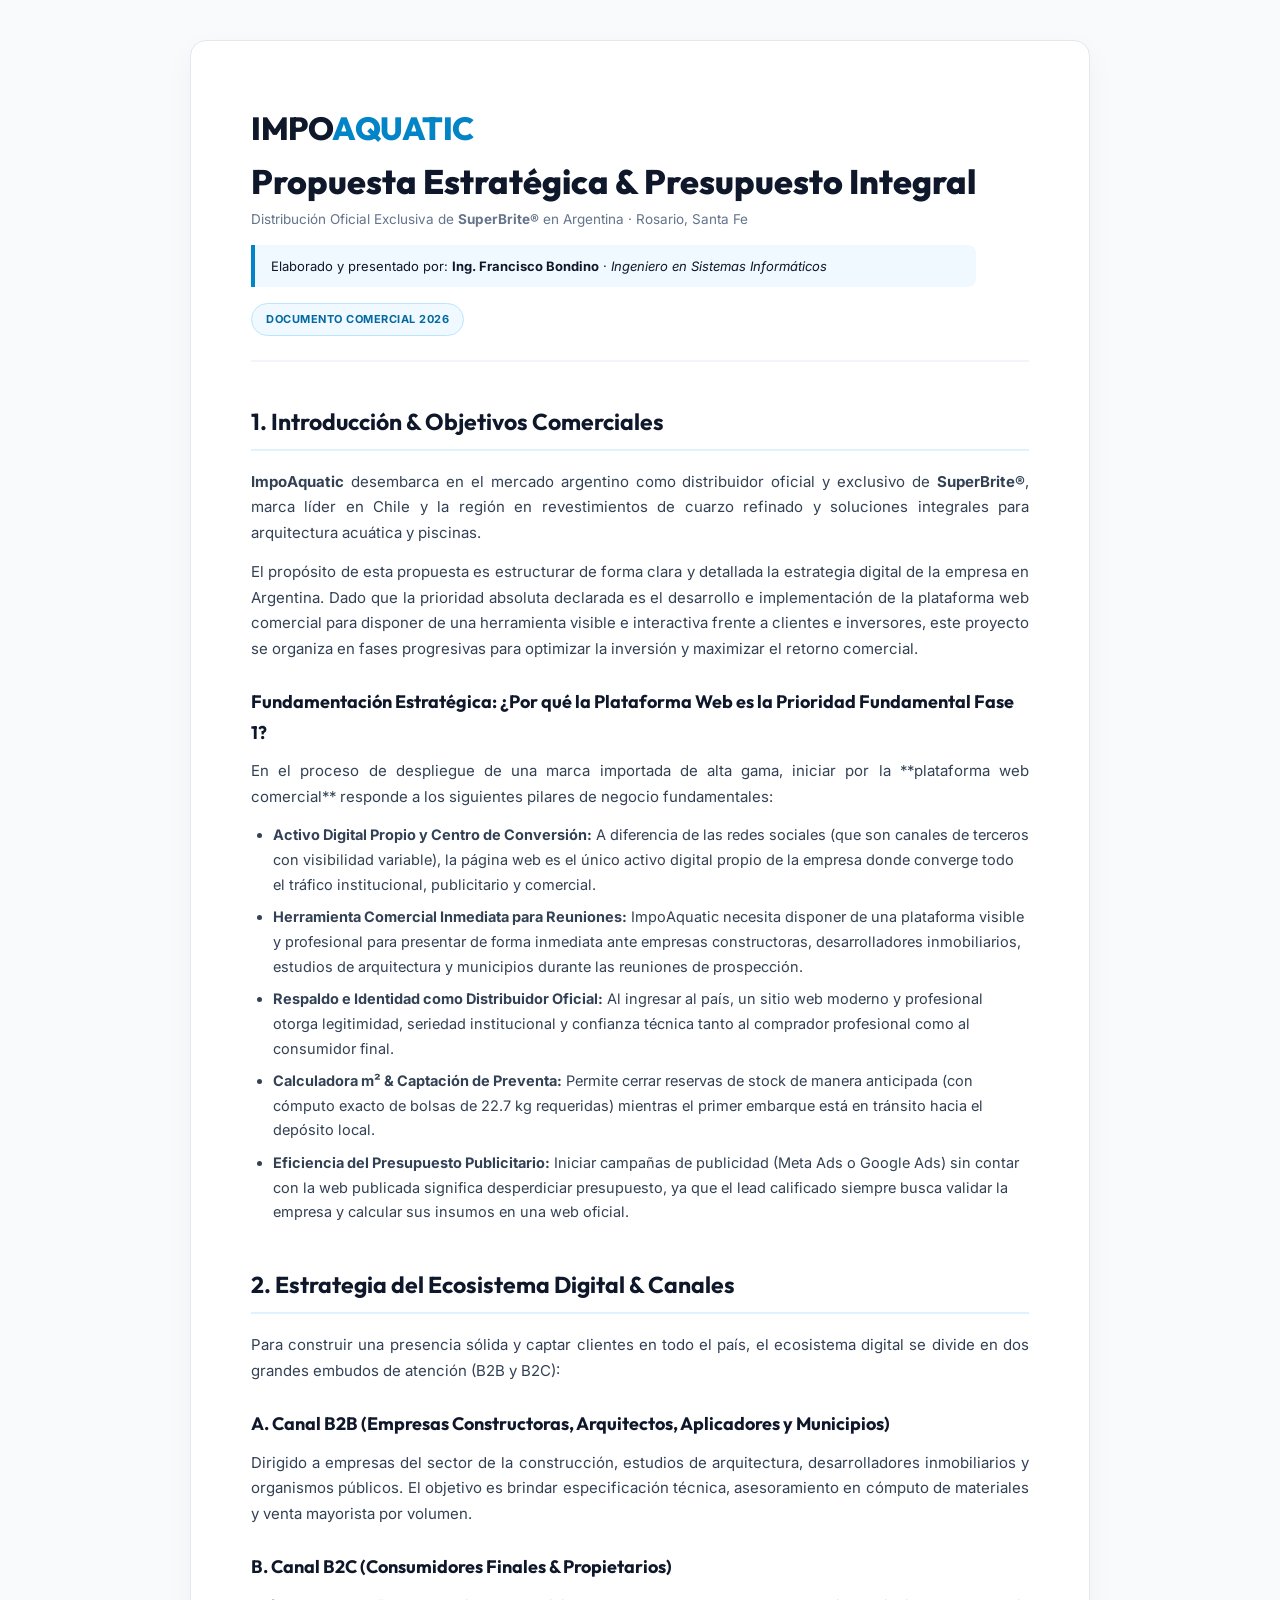
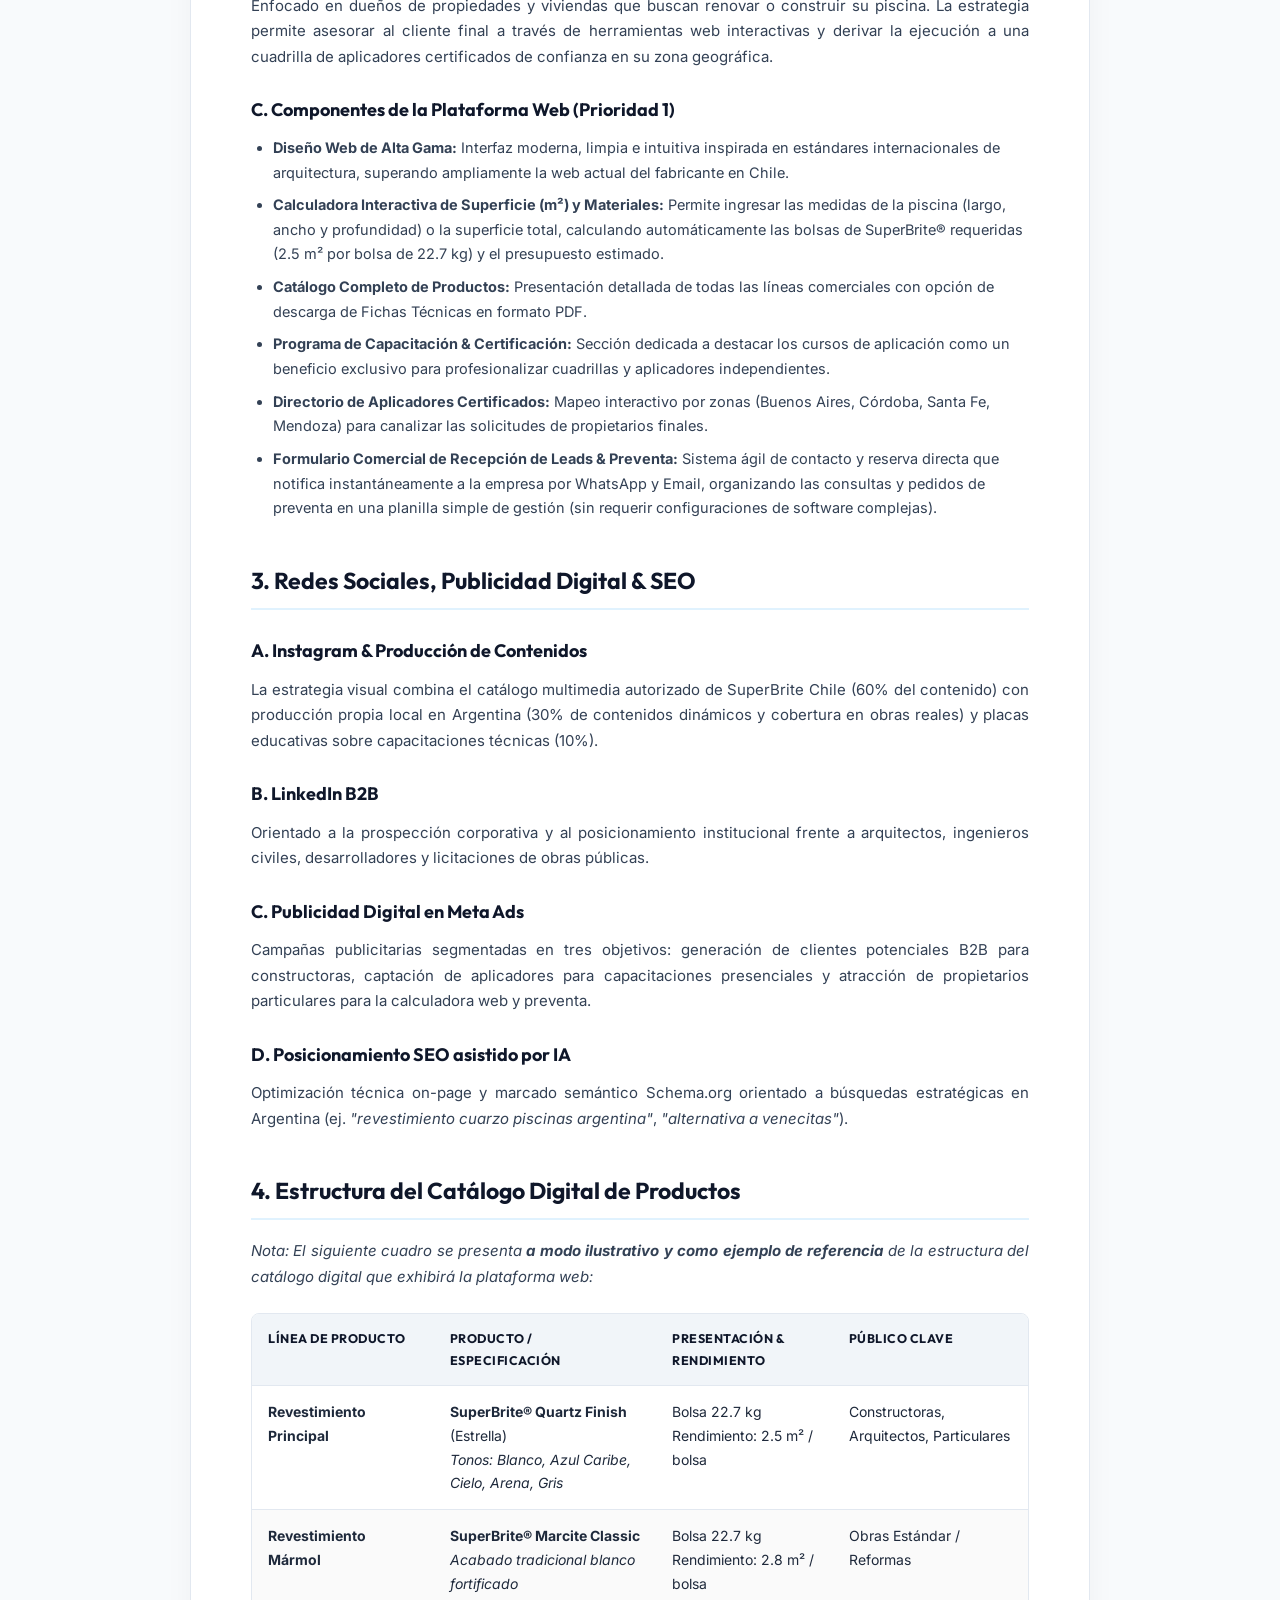
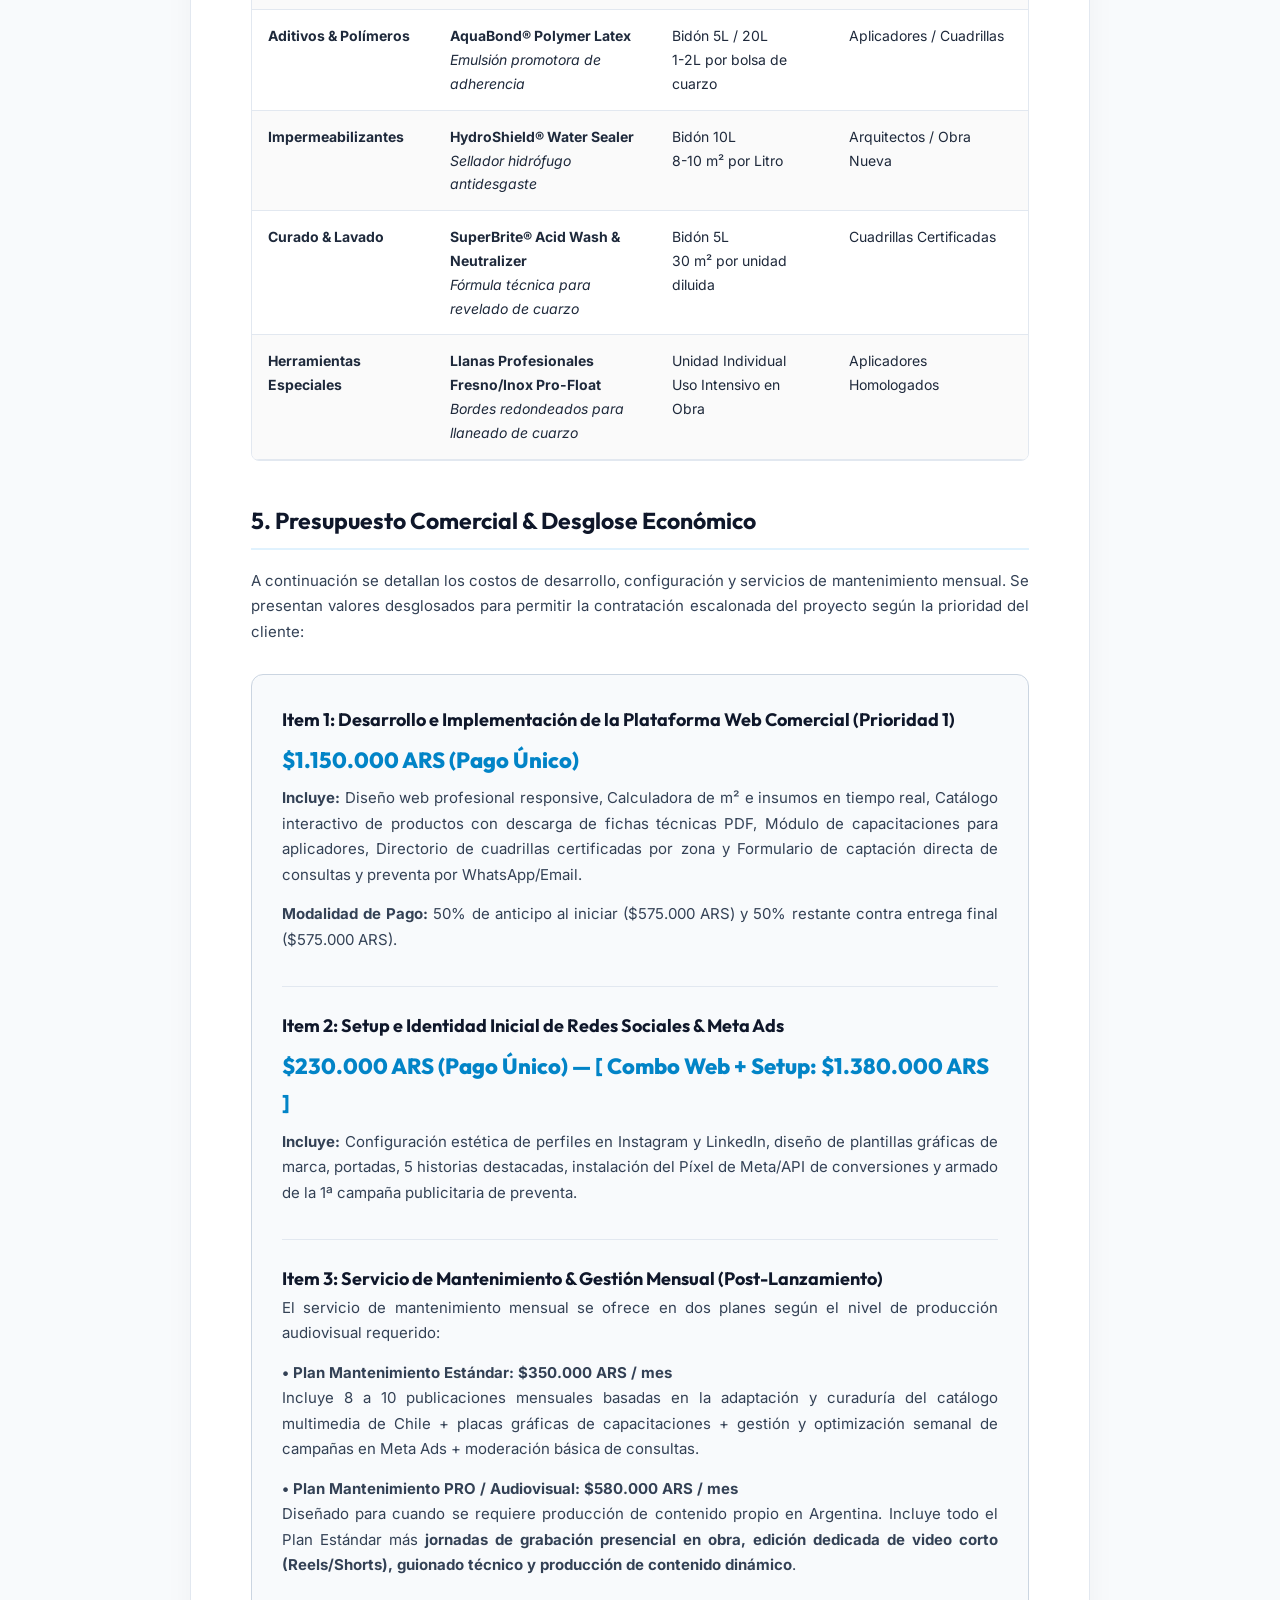
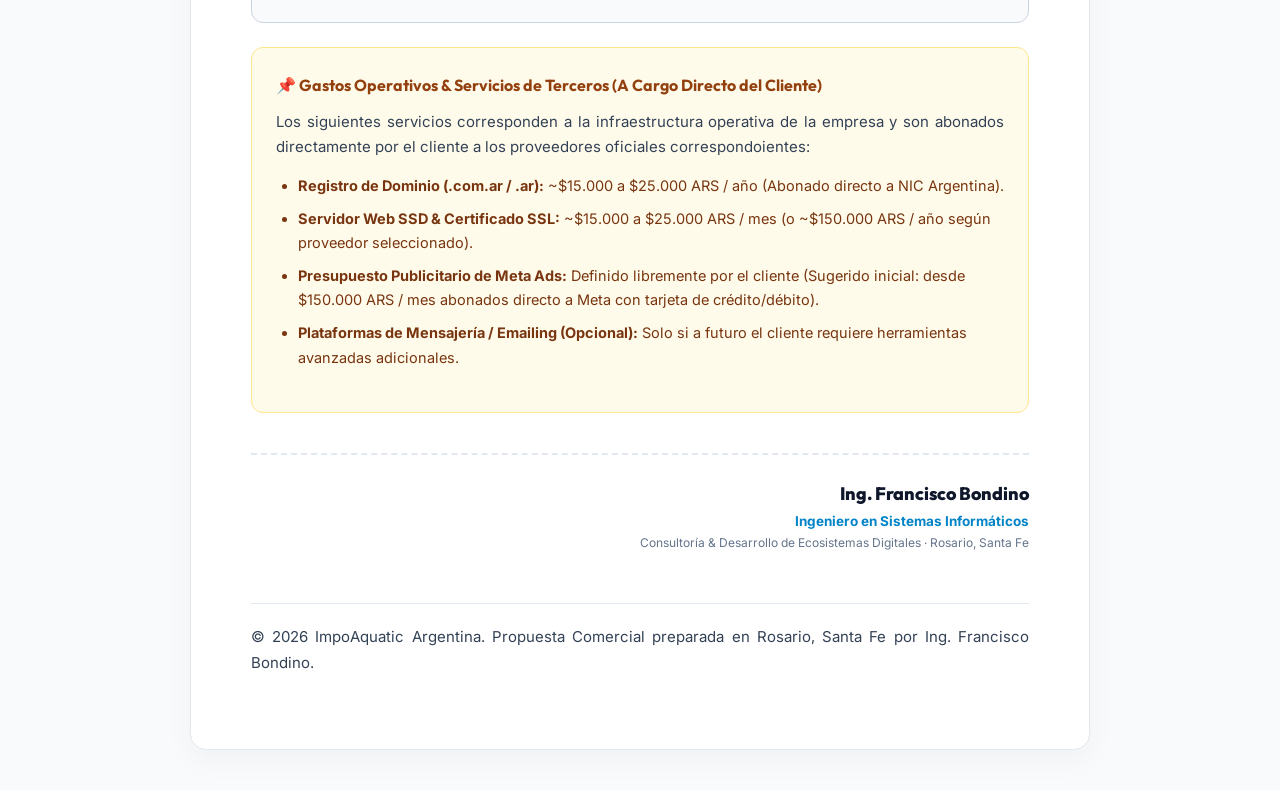
==== commit 0177498e: "Add professional letterhead and signature block for Ing. Francisco Bondino" ====
--- a/propuesta.html
+++ b/propuesta.html
@@ -234,10 +234,48 @@
             color: var(--text-muted);
         }
 
+        .letterhead-box {
+            background: #F0F9FF;
+            border-left: 4px solid var(--primary);
+            padding: 10px 16px;
+            margin-top: 12px;
+            border-radius: 0 8px 8px 0;
+            font-size: 13px;
+            color: var(--primary-dark);
+        }
+
+        .signature-block {
+            margin-top: 40px;
+            padding-top: 24px;
+            border-top: 2px dashed #E2E8F0;
+            display: flex;
+            flex-direction: column;
+            align-items: flex-end;
+            text-align: right;
+        }
+
+        .sig-name {
+            font-family: var(--font-heading);
+            font-size: 18px;
+            font-weight: 800;
+            color: var(--primary-dark);
+        }
+
+        .sig-title {
+            font-size: 13.5px;
+            font-weight: 700;
+            color: var(--primary);
+        }
+
+        .sig-sub {
+            font-size: 12px;
+            color: var(--text-muted);
+        }
+
         @media print {
             body { background: #FFFFFF; padding: 0; }
             .pdf-page { border: none; box-shadow: none; padding: 0; max-width: 100%; }
-            .table-wrapper, .price-section, .infra-section { break-inside: avoid; }
+            .table-wrapper, .price-section, .infra-section, .signature-block { break-inside: avoid; }
         }
     </style>
 </head>
@@ -249,6 +287,9 @@
             <div class="brand-logo">IMPO<span>AQUATIC</span></div>
             <h1 class="doc-title">Propuesta Estratégica & Presupuesto Integral</h1>
             <p class="doc-meta">Distribución Oficial Exclusiva de <strong>SuperBrite®</strong> en Argentina · Rosario, Santa Fe</p>
+            <div class="letterhead-box">
+                Elaborado y presentado por: <strong>Ing. Francisco Bondino</strong> · <em>Ingeniero en Sistemas Informáticos</em>
+            </div>
         </div>
         <span class="doc-badge">DOCUMENTO COMERCIAL 2026</span>
     </header>
@@ -416,8 +457,14 @@
         </div>
     </section>
 
+    <div class="signature-block">
+        <div class="sig-name">Ing. Francisco Bondino</div>
+        <div class="sig-title">Ingeniero en Sistemas Informáticos</div>
+        <div class="sig-sub">Consultoría & Desarrollo de Ecosistemas Digitales · Rosario, Santa Fe</div>
+    </div>
+
     <div class="footer-note">
-        <p>&copy; 2026 ImpoAquatic Argentina. Propuesta Comercial preparada en Rosario, Santa Fe.</p>
+        <p>&copy; 2026 ImpoAquatic Argentina. Propuesta Comercial preparada en Rosario, Santa Fe por Ing. Francisco Bondino.</p>
     </div>
 </div>
 
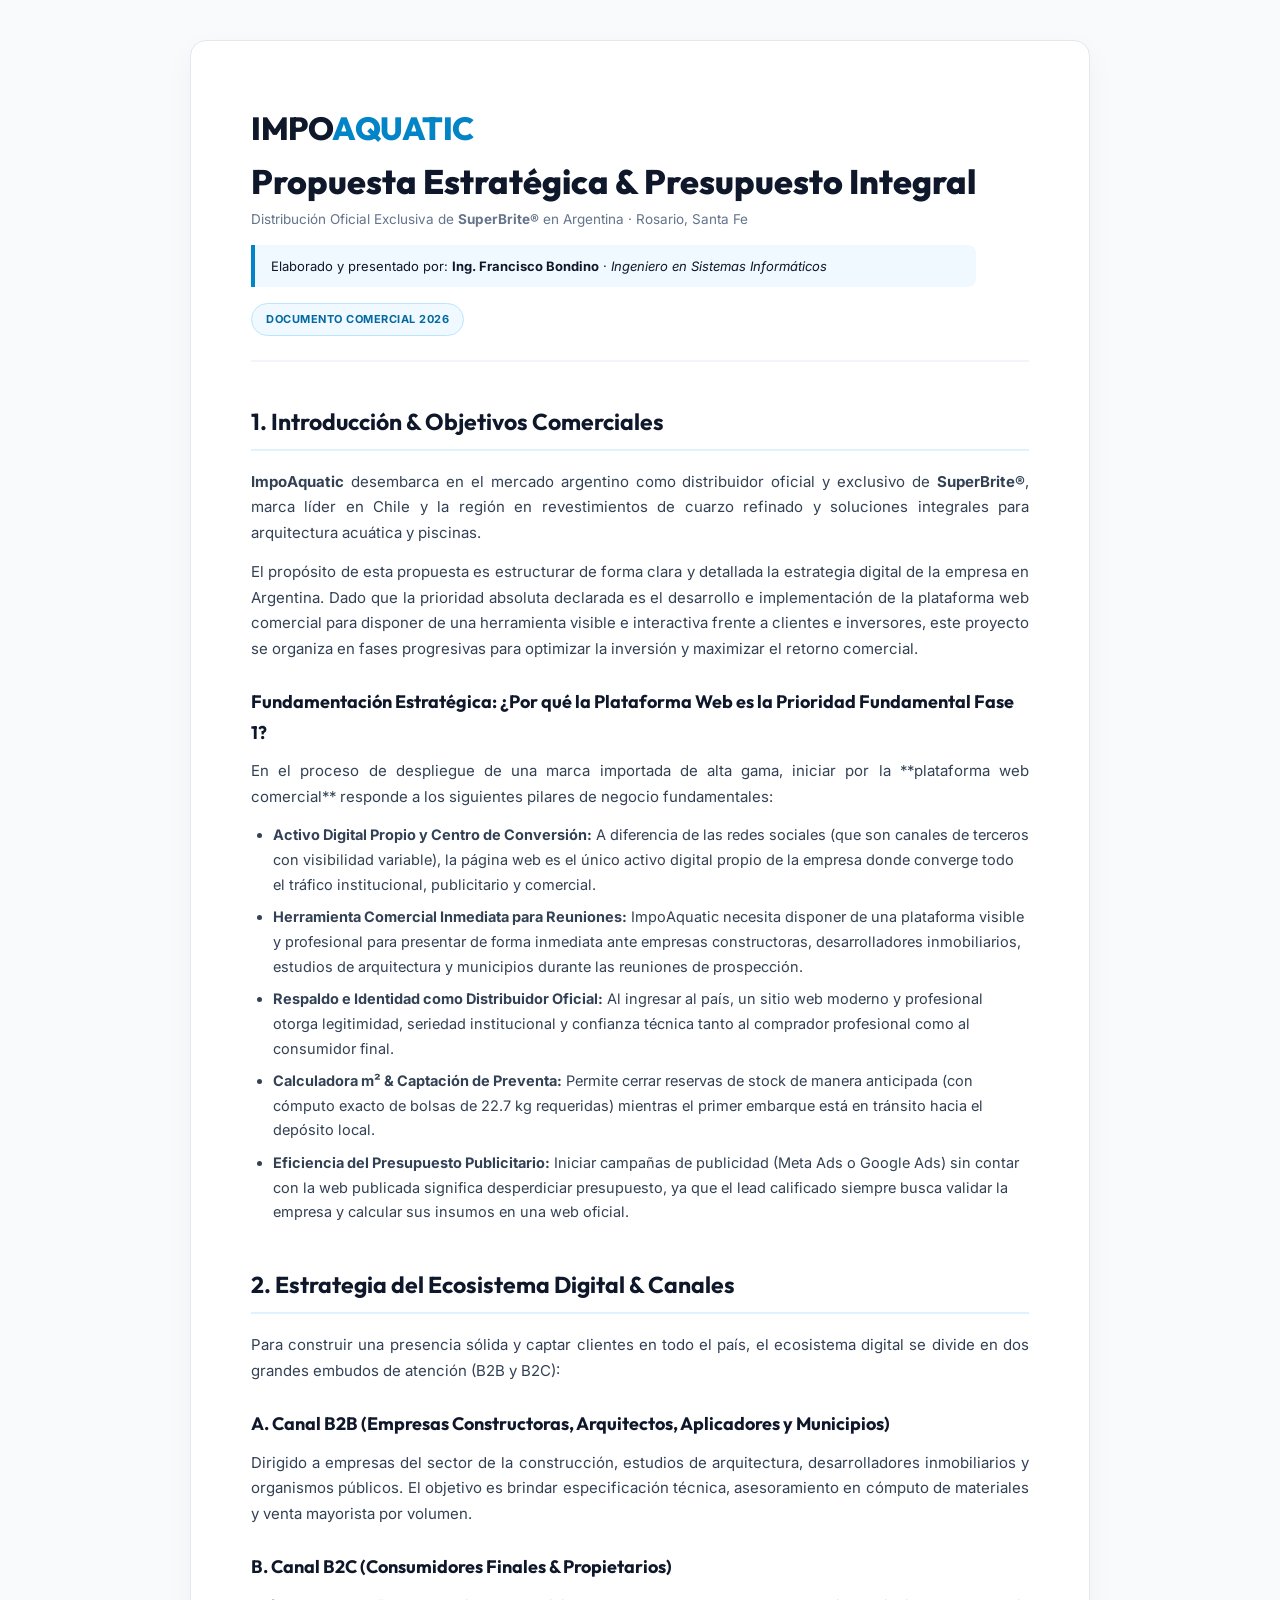
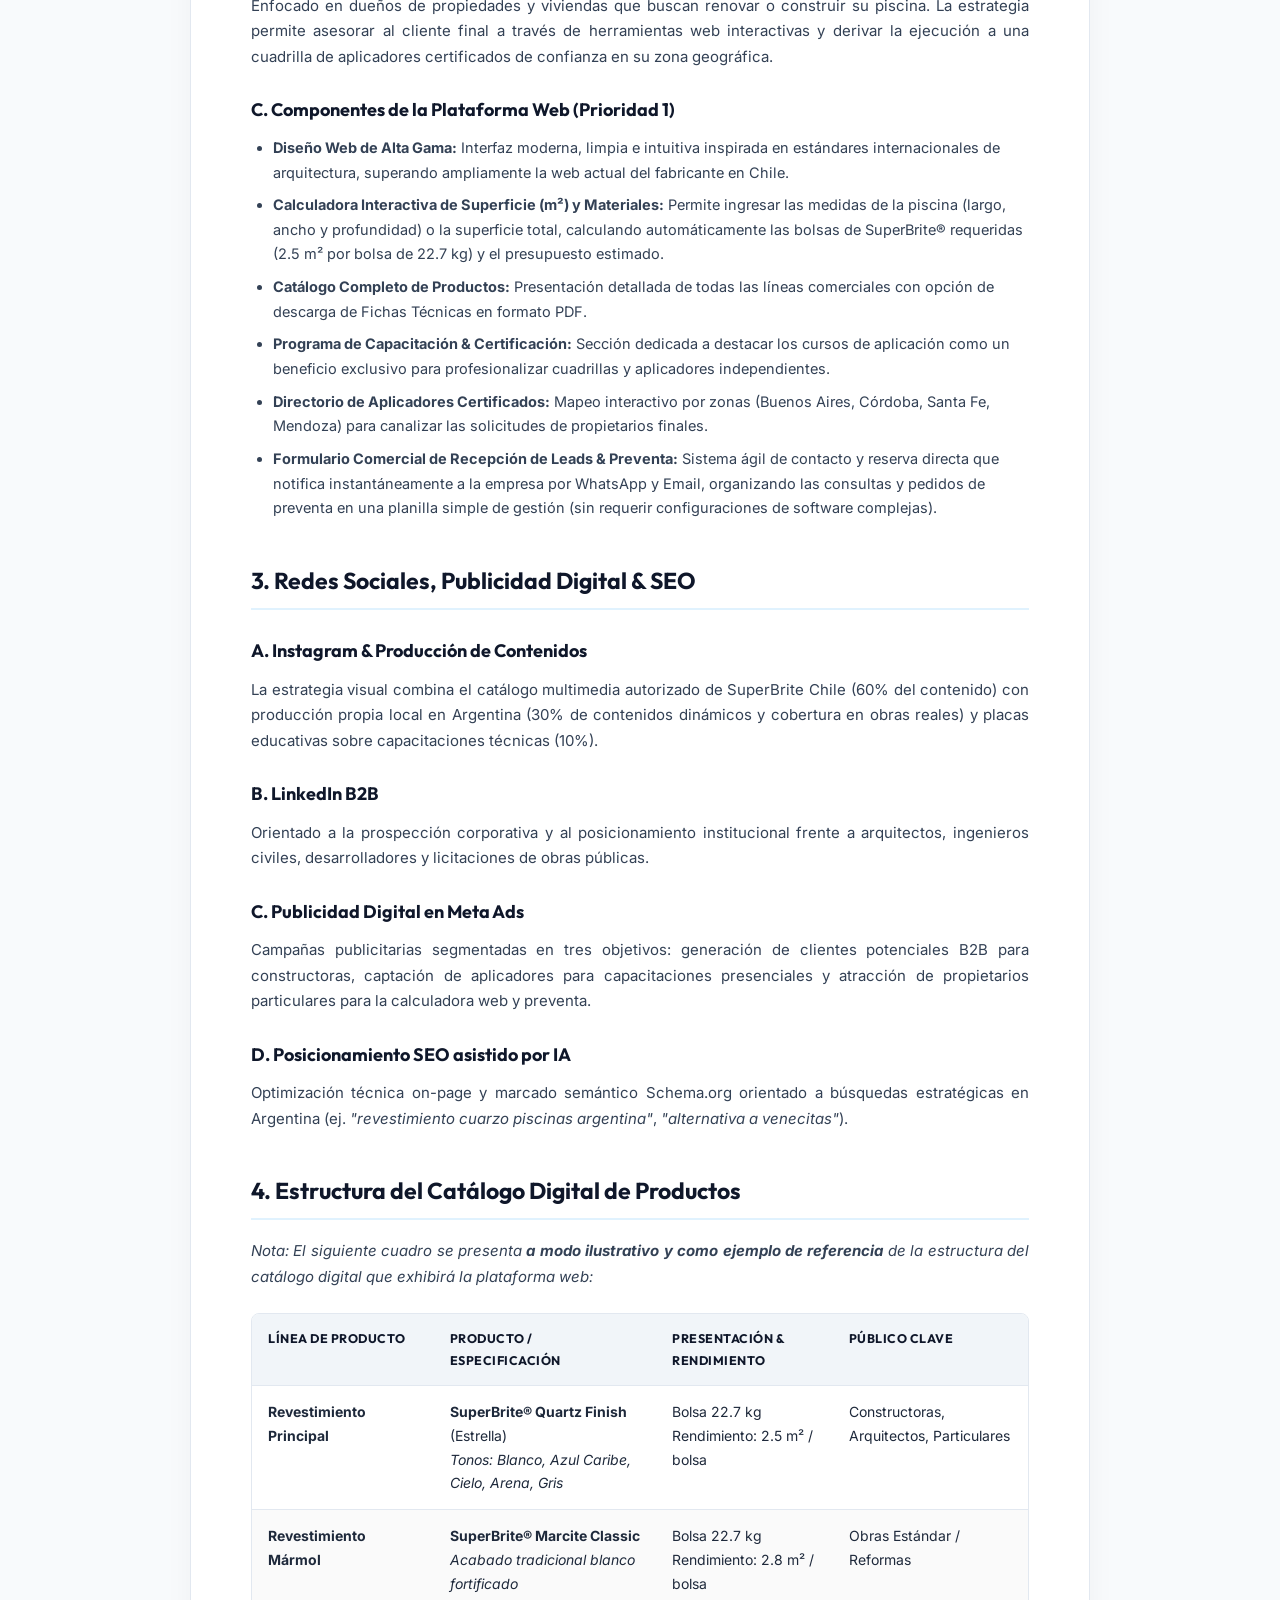
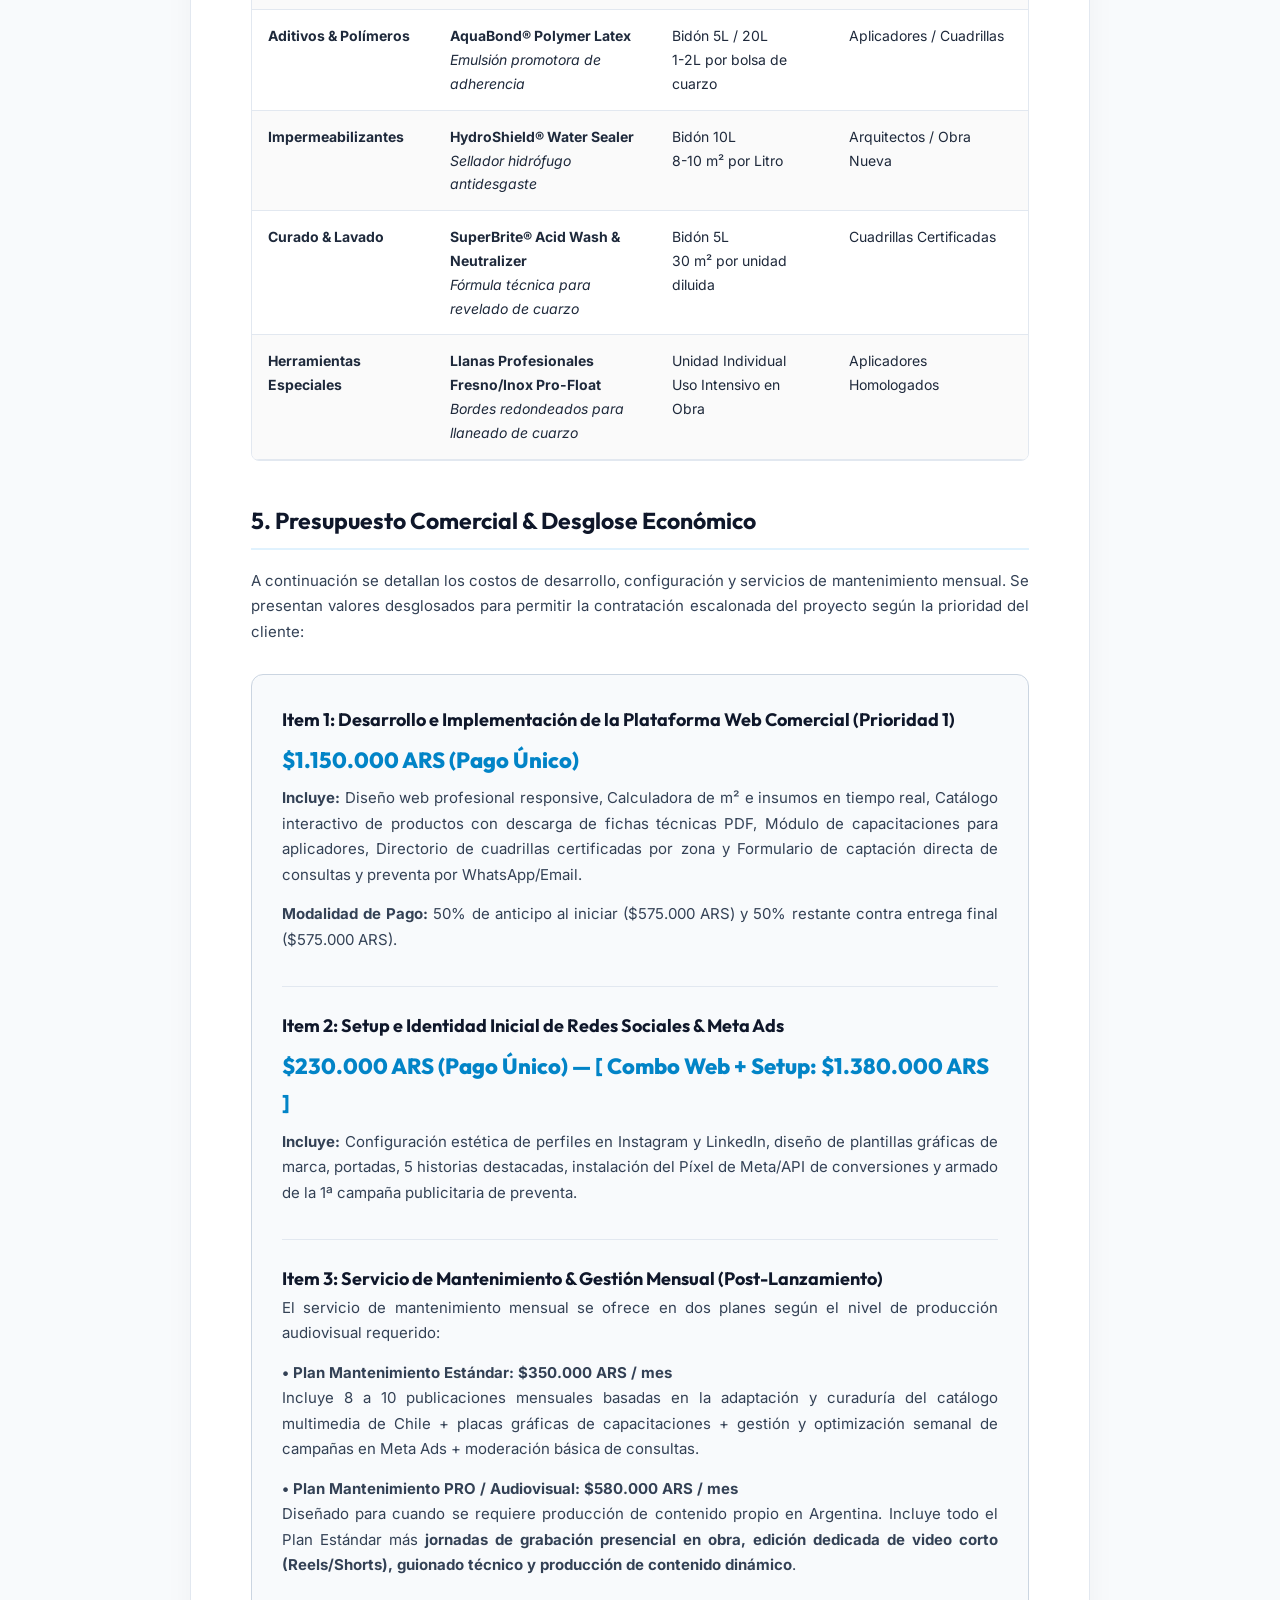
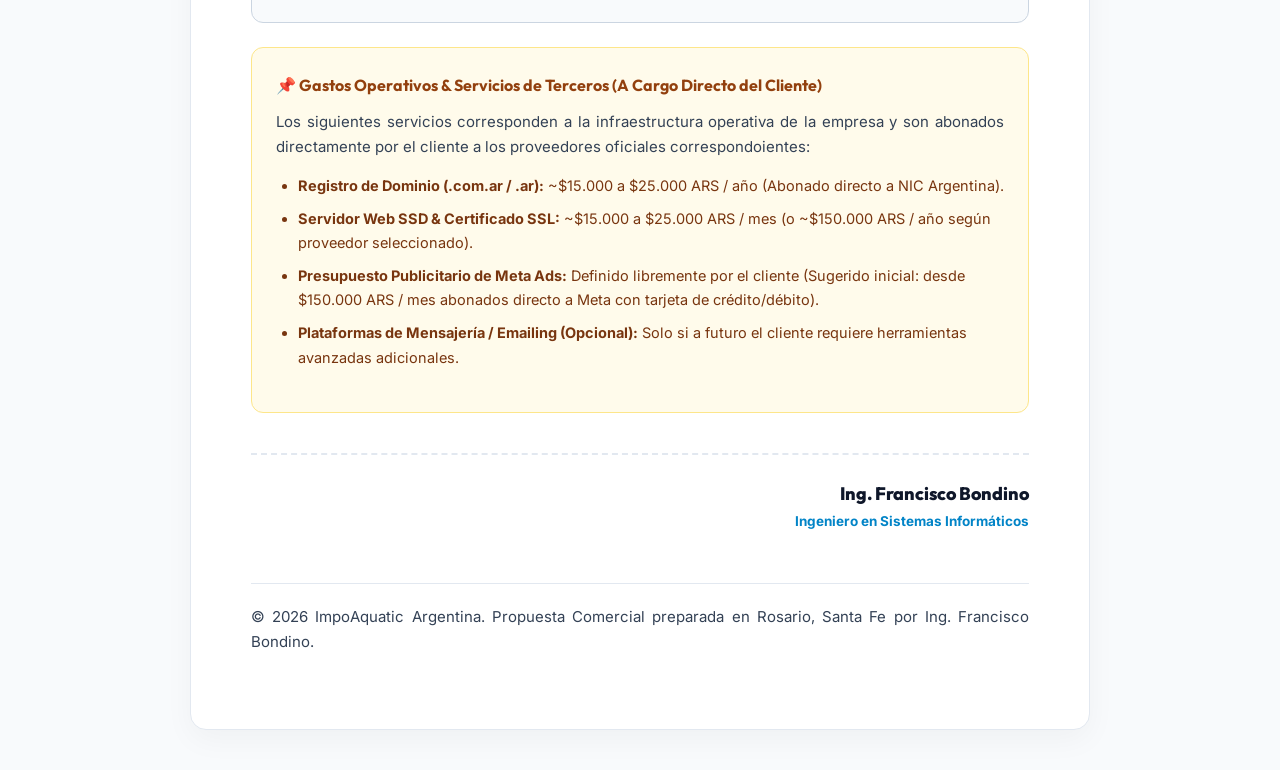
==== commit 700485c1: "Remove Consultoria subtitle from signature block" ====
--- a/propuesta.html
+++ b/propuesta.html
@@ -460,7 +460,6 @@
     <div class="signature-block">
         <div class="sig-name">Ing. Francisco Bondino</div>
         <div class="sig-title">Ingeniero en Sistemas Informáticos</div>
-        <div class="sig-sub">Consultoría & Desarrollo de Ecosistemas Digitales · Rosario, Santa Fe</div>
     </div>
 
     <div class="footer-note">
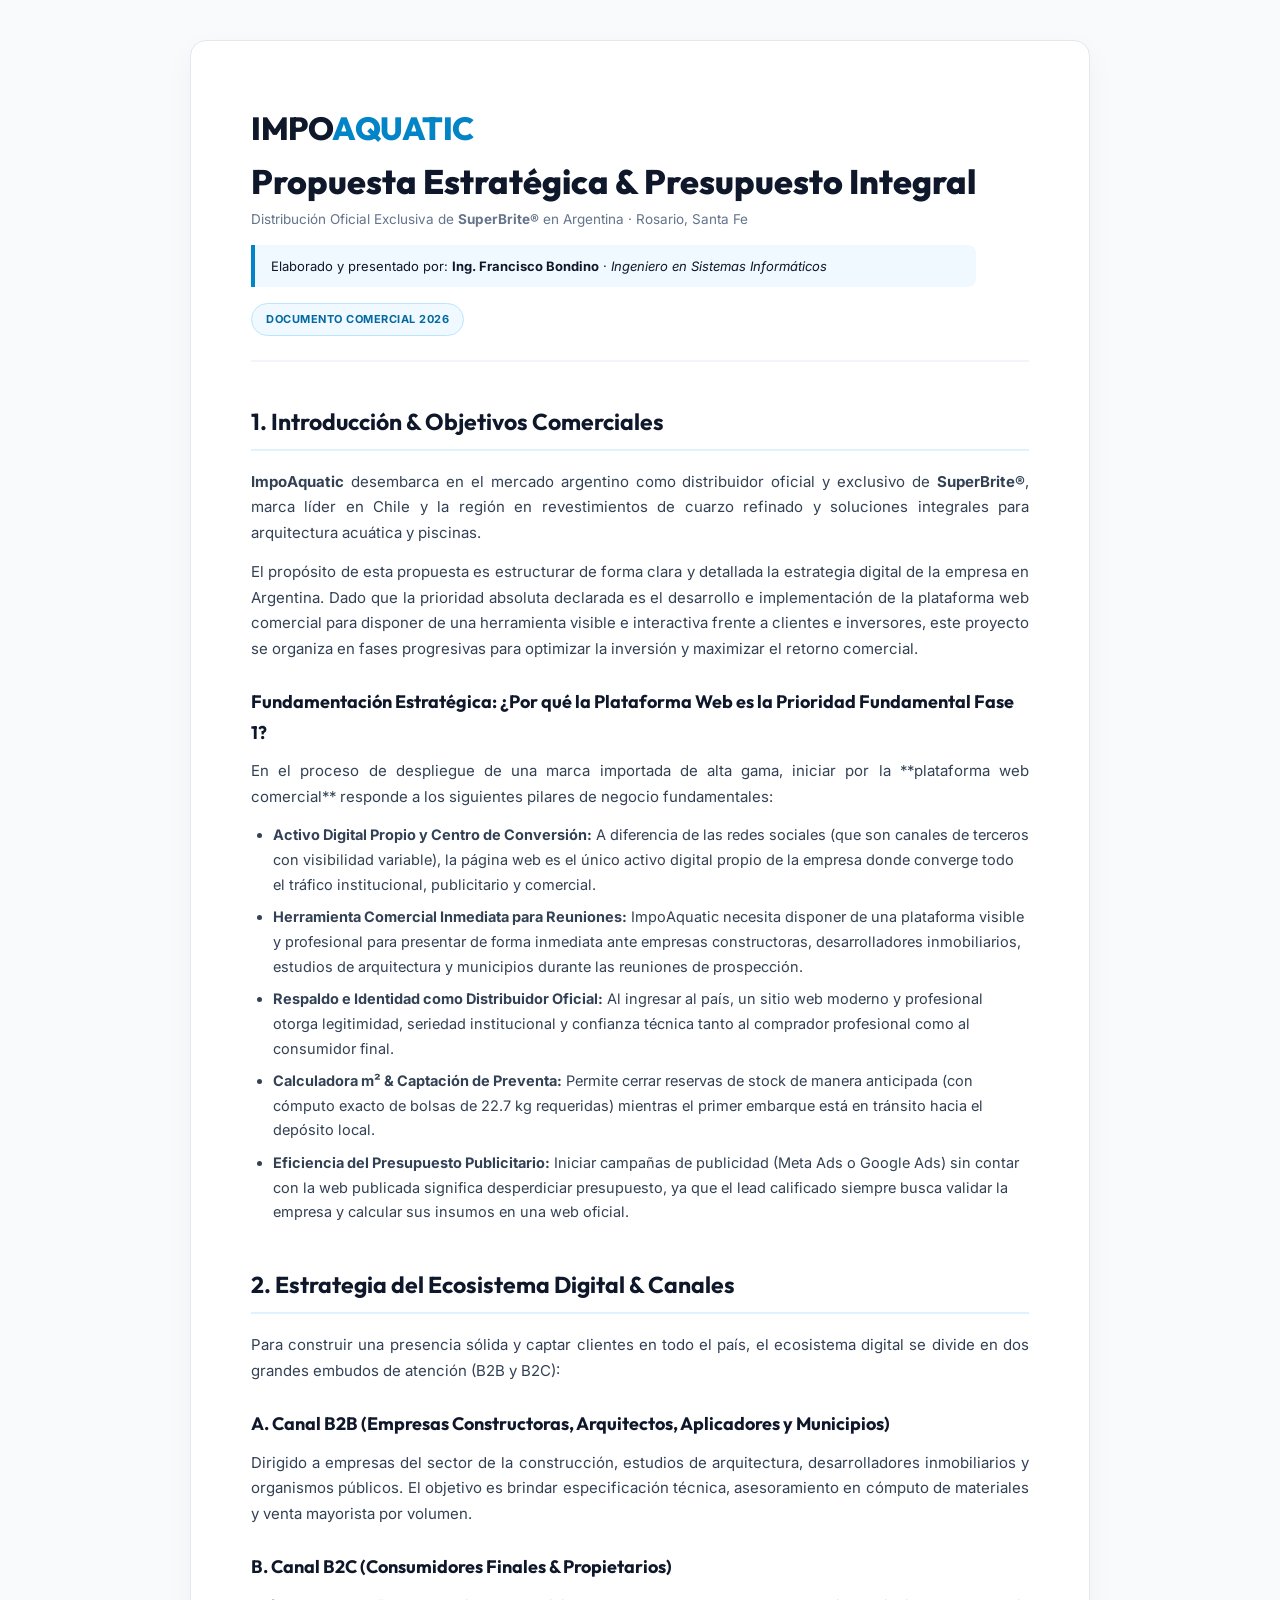
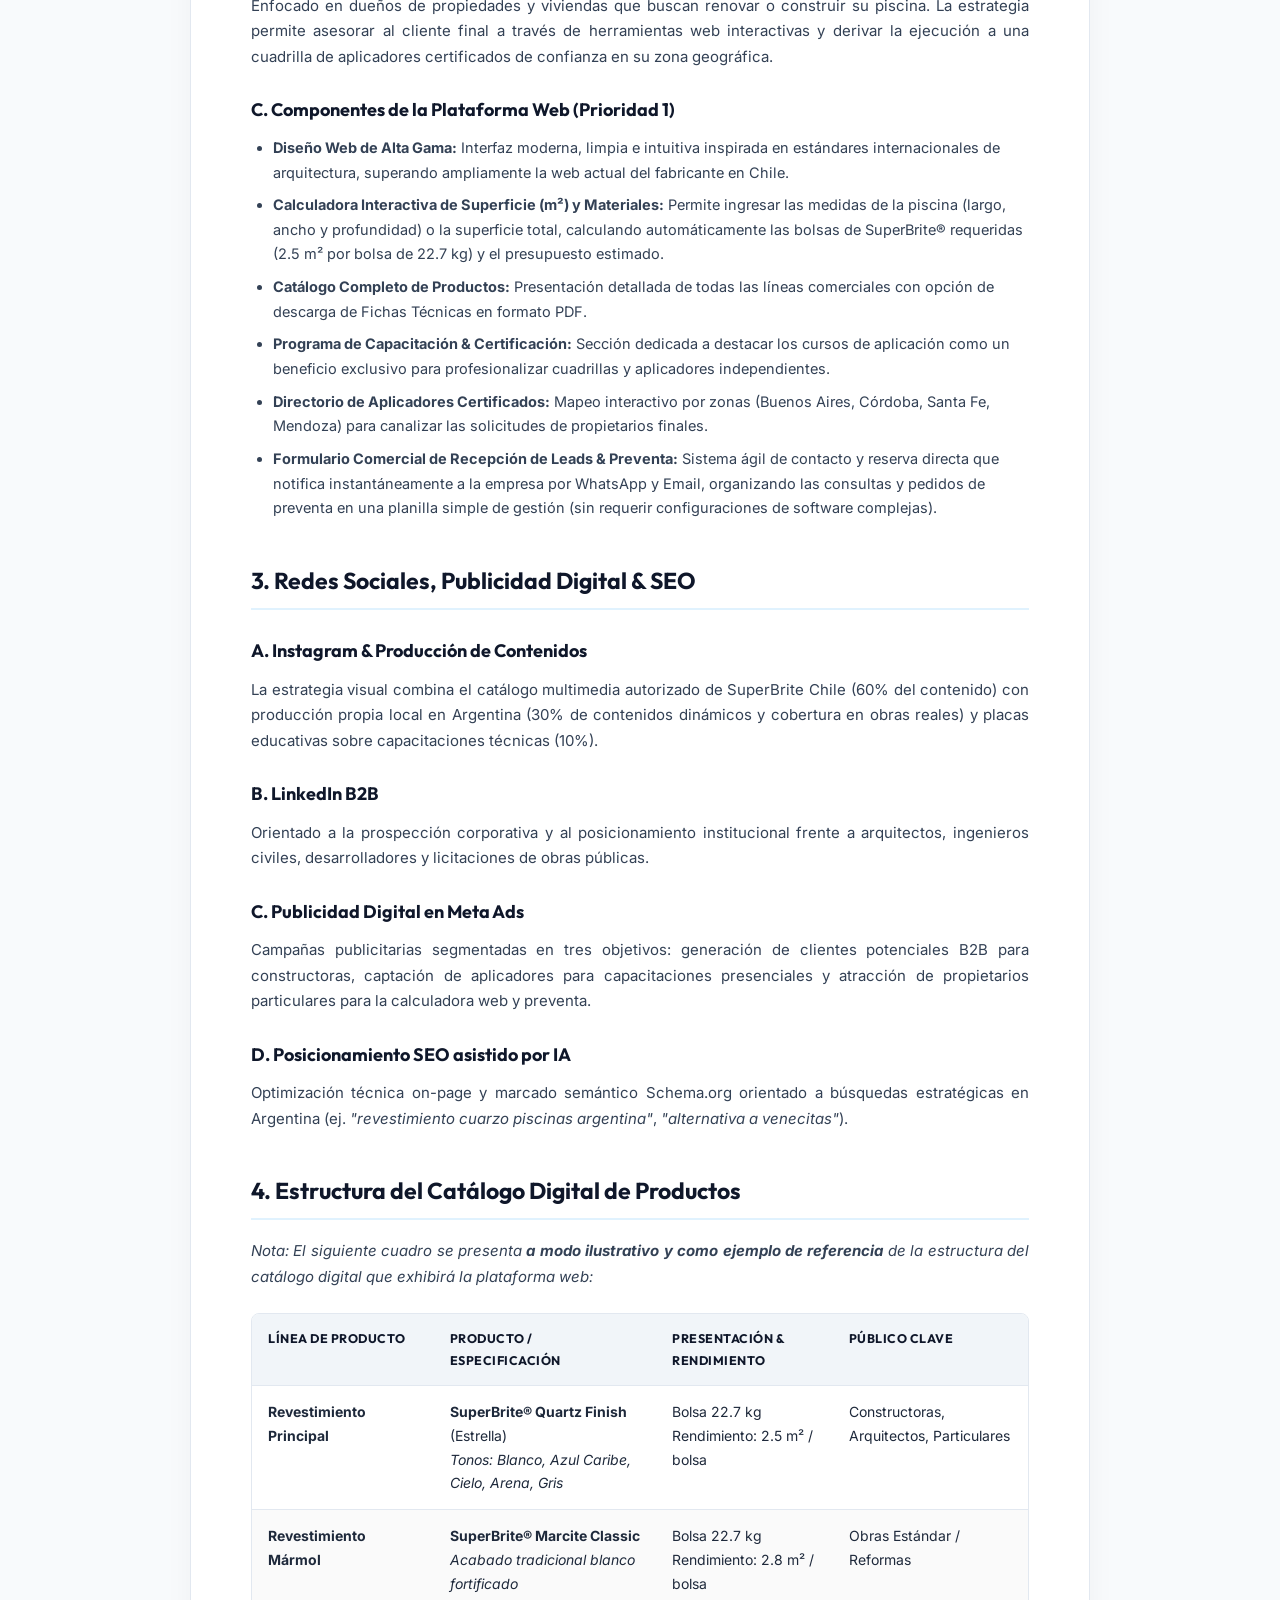
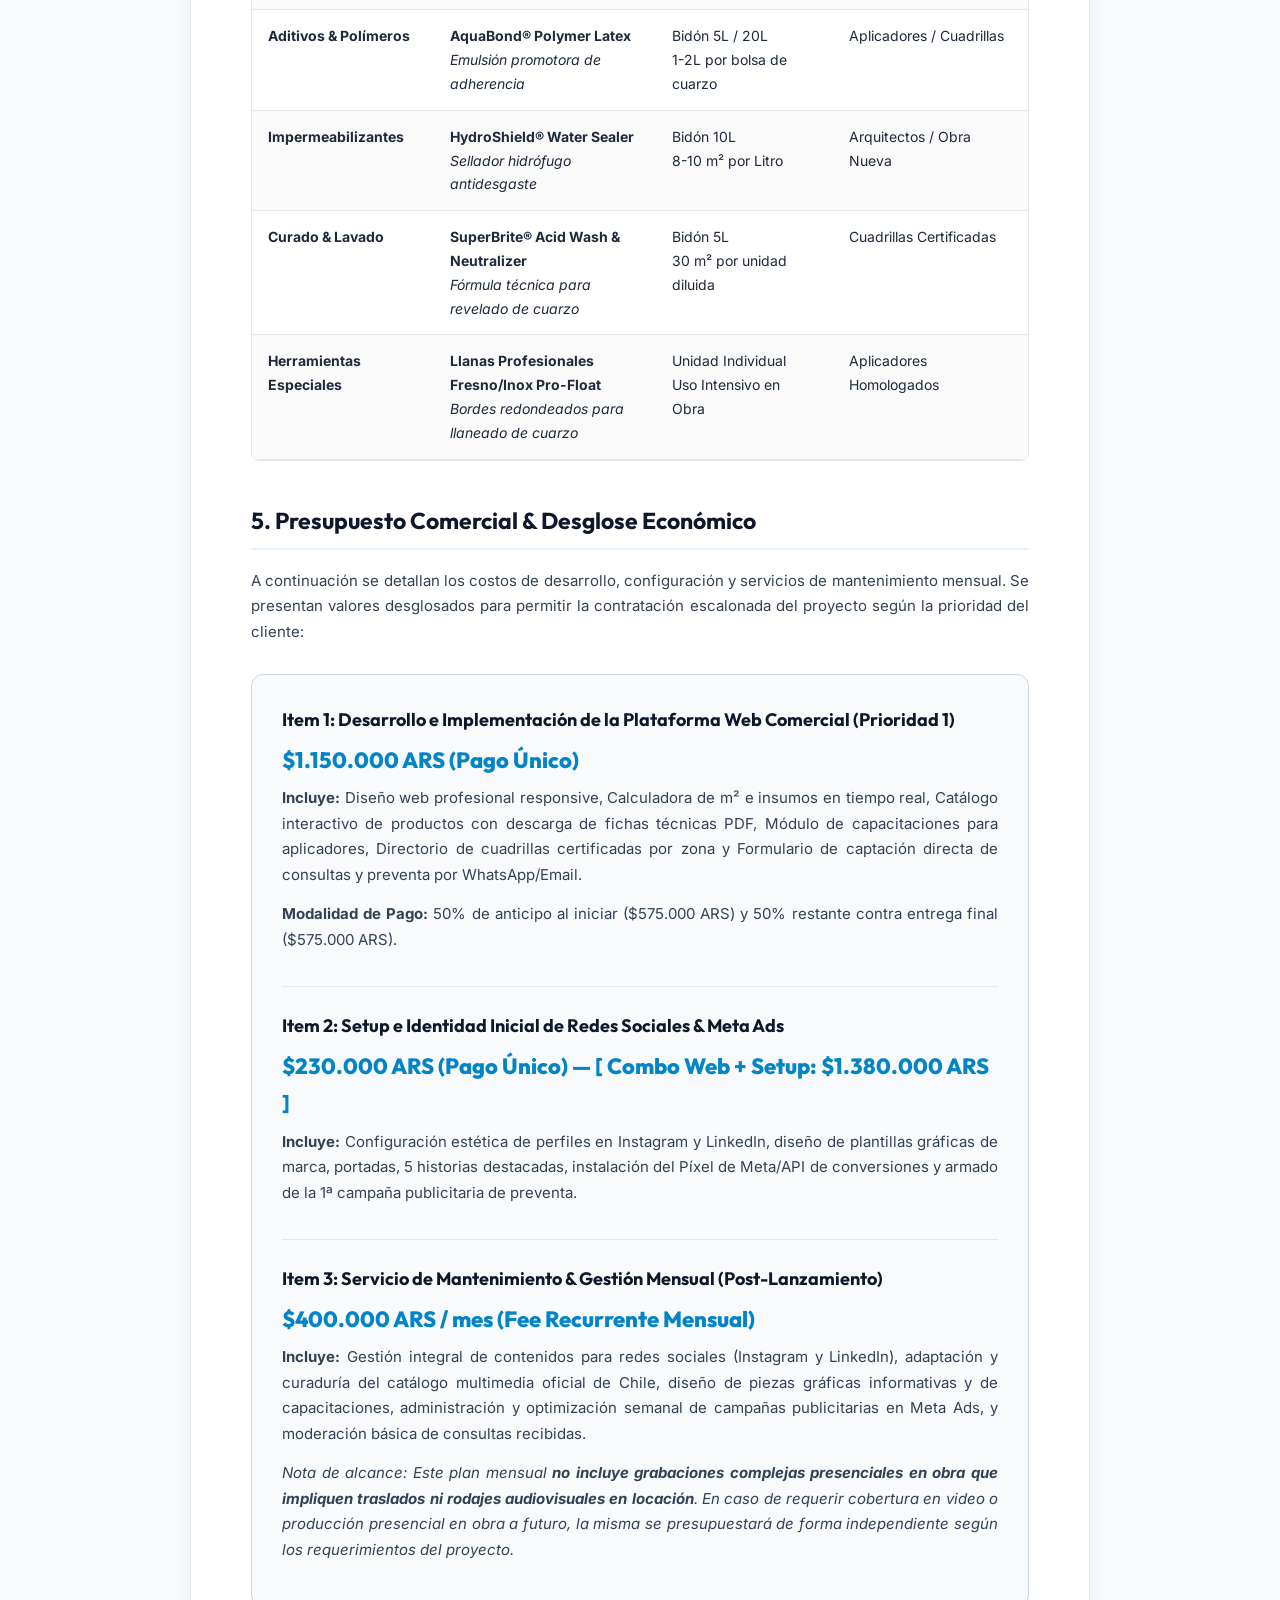
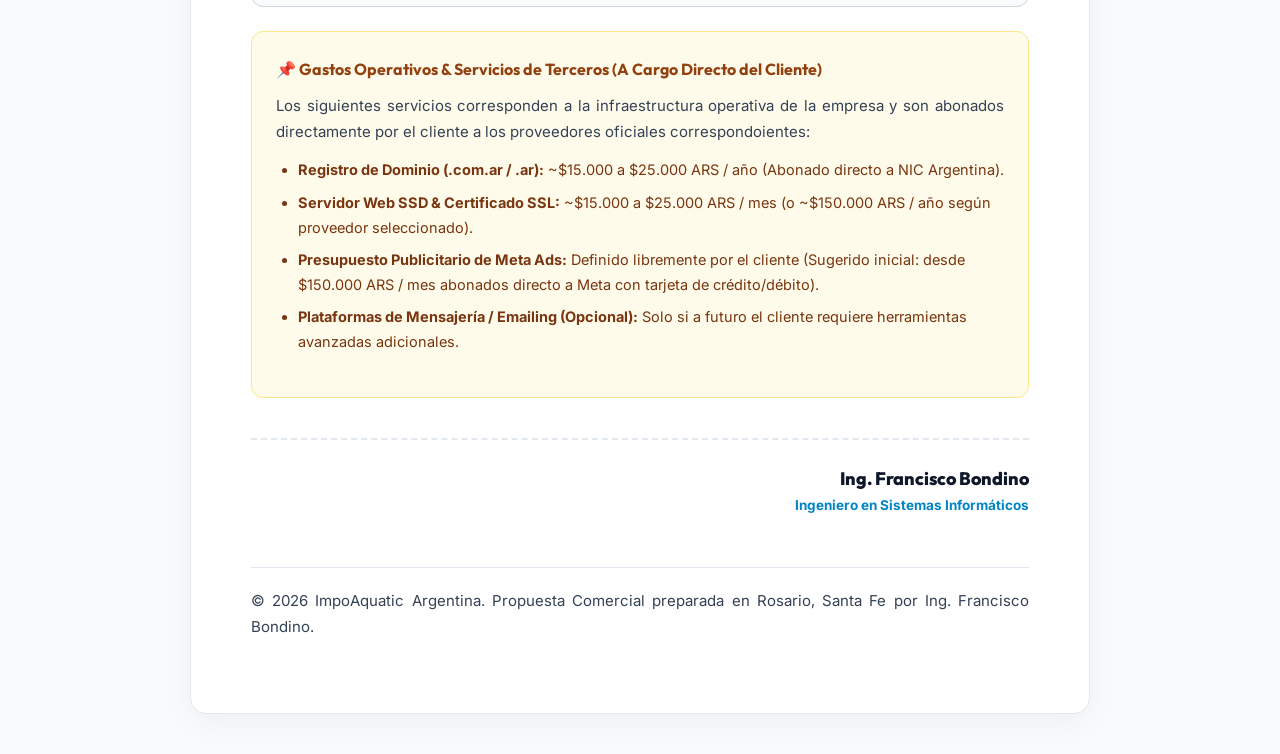
==== commit f17a0d87: "Set single maintenance fee to .000 ARS/mo and explicitly exclude complex on-site filming and travel" ====
--- a/propuesta.html
+++ b/propuesta.html
@@ -432,14 +432,10 @@
 
             <div class="price-item">
                 <div class="price-title">Item 3: Servicio de Mantenimiento & Gestión Mensual (Post-Lanzamiento)</div>
+                <div class="price-amount">$400.000 ARS / mes (Fee Recurrente Mensual)</div>
                 <div class="price-detail">
-                    <p>El servicio de mantenimiento mensual se ofrece en dos planes según el nivel de producción audiovisual requerido:</p>
-                    
-                    <p><strong>• Plan Mantenimiento Estándar: $350.000 ARS / mes</strong><br>
-                    Incluye 8 a 10 publicaciones mensuales basadas en la adaptación y curaduría del catálogo multimedia de Chile + placas gráficas de capacitaciones + gestión y optimización semanal de campañas en Meta Ads + moderación básica de consultas.</p>
-
-                    <p><strong>• Plan Mantenimiento PRO / Audiovisual: $580.000 ARS / mes</strong><br>
-                    Diseñado para cuando se requiere producción de contenido propio en Argentina. Incluye todo el Plan Estándar más <strong>jornadas de grabación presencial en obra, edición dedicada de video corto (Reels/Shorts), guionado técnico y producción de contenido dinámico</strong>.</p>
+                    <p><strong>Incluye:</strong> Gestión integral de contenidos para redes sociales (Instagram y LinkedIn), adaptación y curaduría del catálogo multimedia oficial de Chile, diseño de piezas gráficas informativas y de capacitaciones, administración y optimización semanal de campañas publicitarias en Meta Ads, y moderación básica de consultas recibidas.</p>
+                    <p><em>Nota de alcance: Este plan mensual <strong>no incluye grabaciones complejas presenciales en obra que impliquen traslados ni rodajes audiovisuales en locación</strong>. En caso de requerir cobertura en video o producción presencial en obra a futuro, la misma se presupuestará de forma independiente según los requerimientos del proyecto.</em></p>
                 </div>
             </div>
         </div>
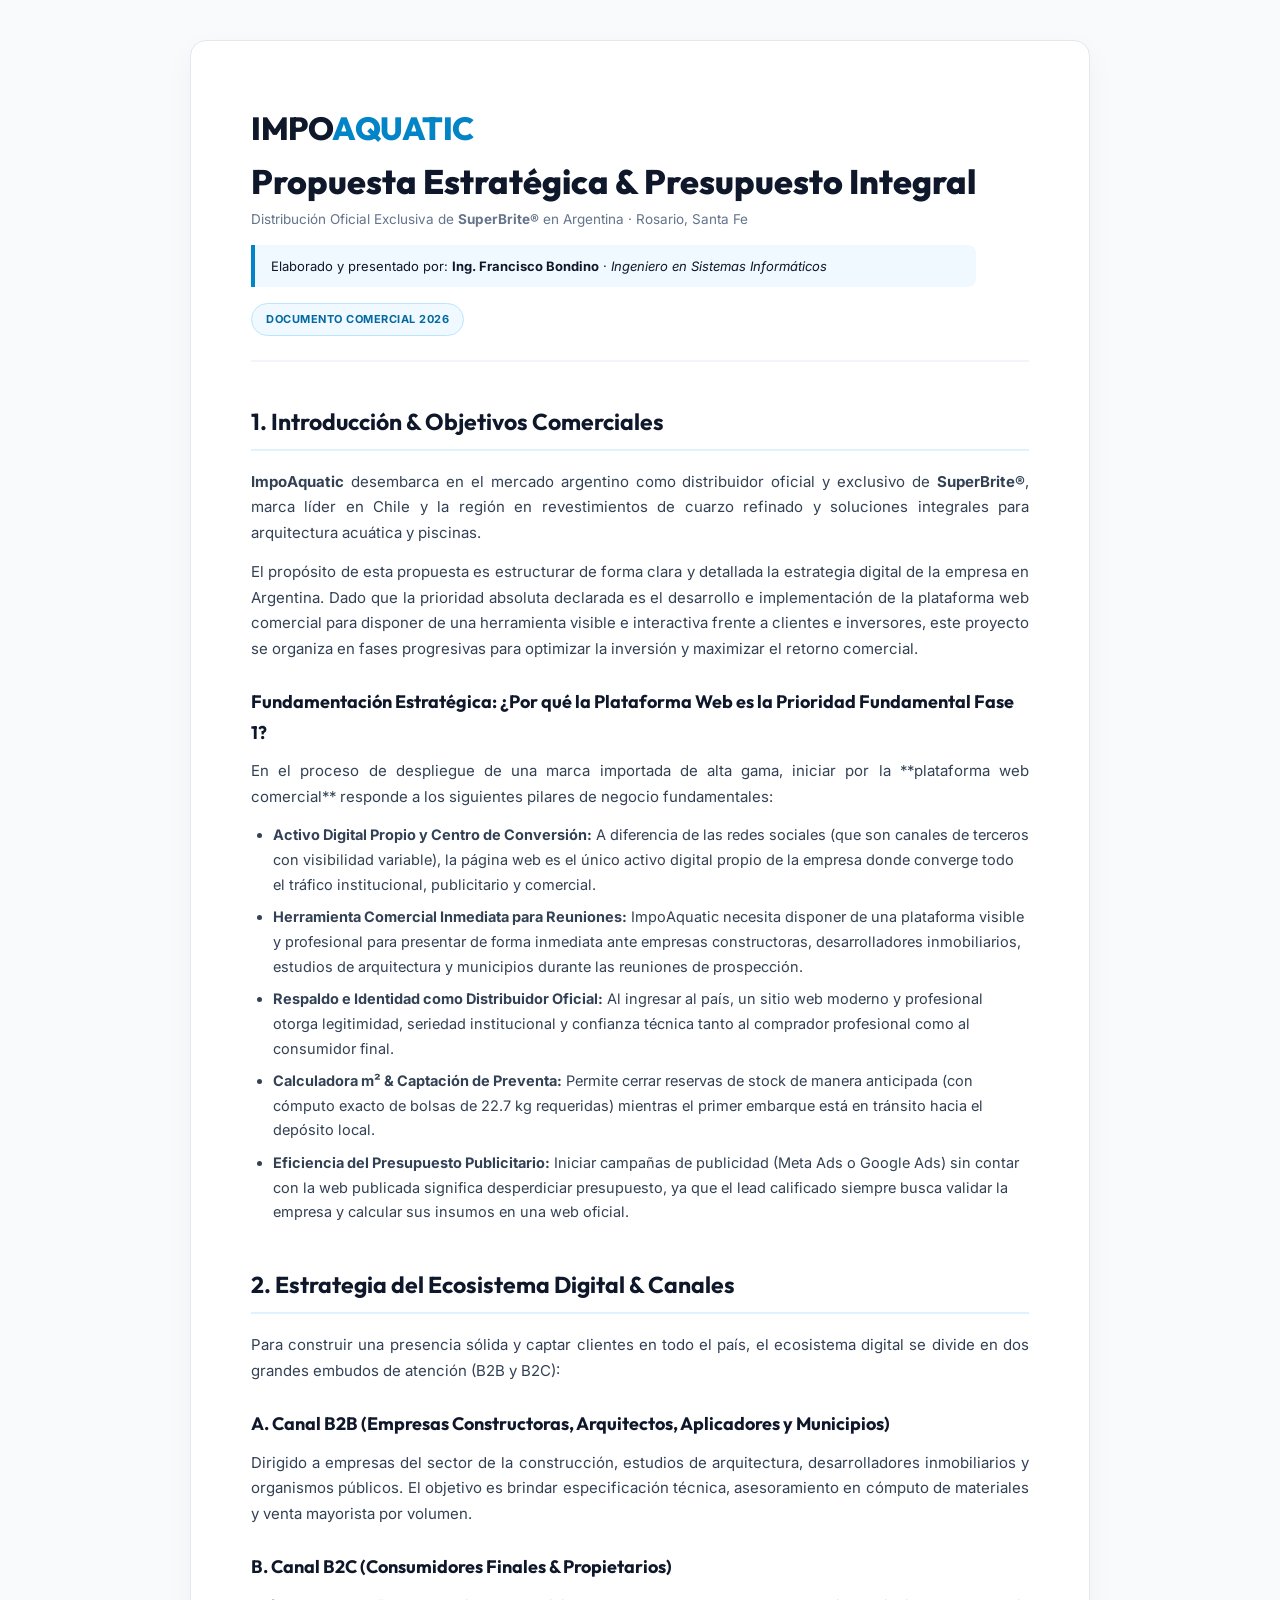
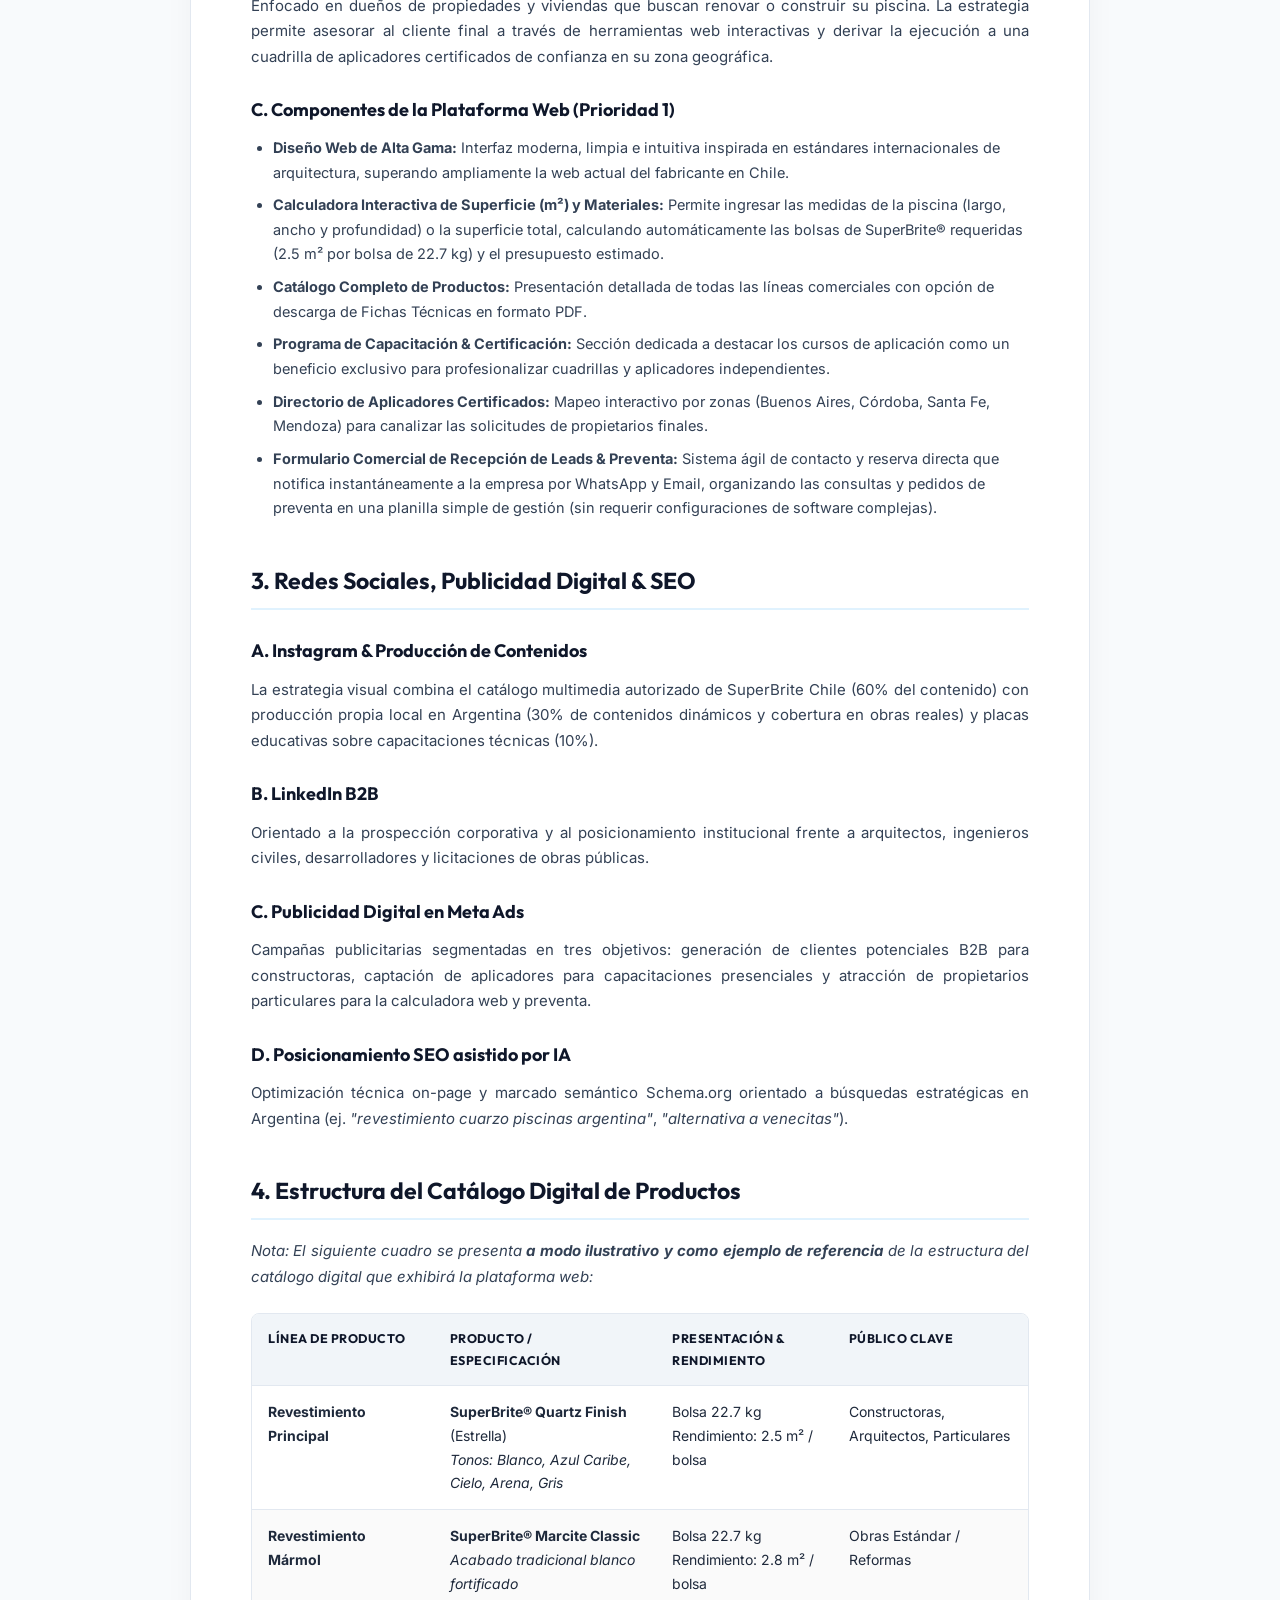
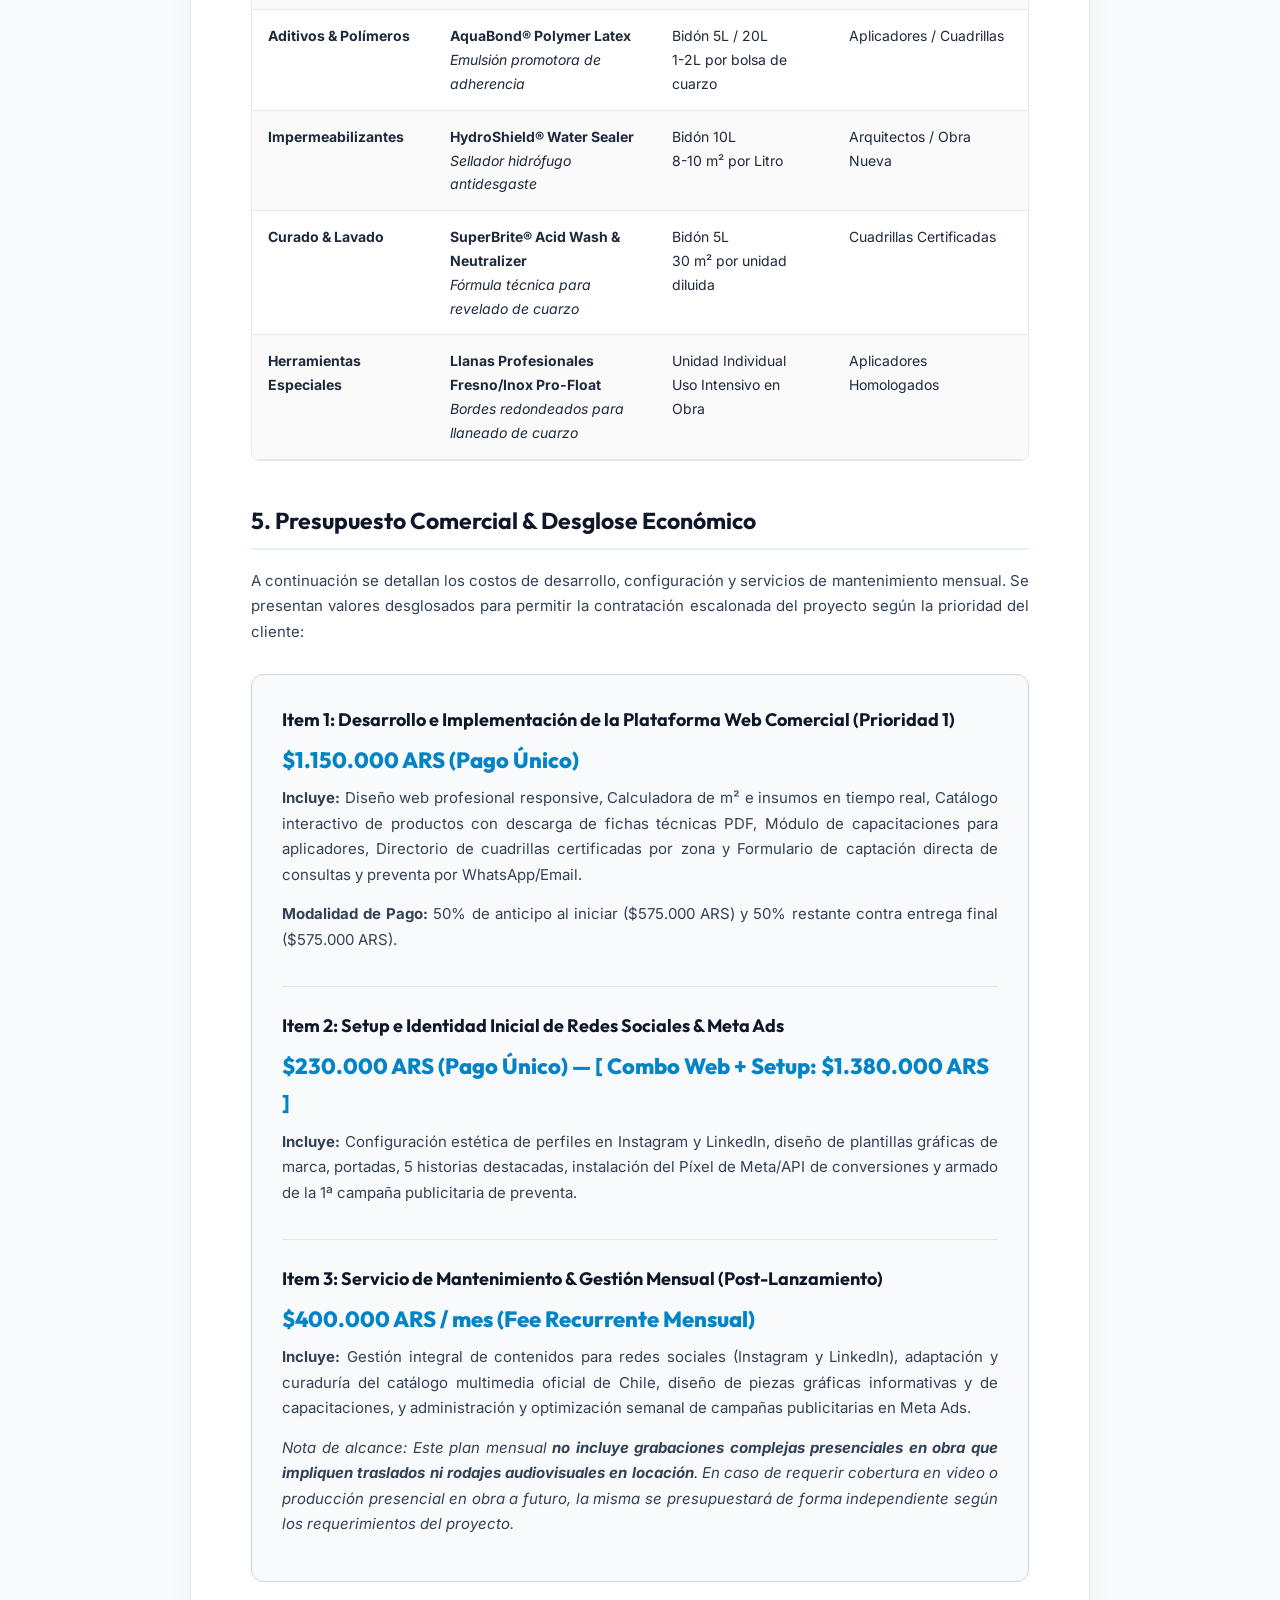
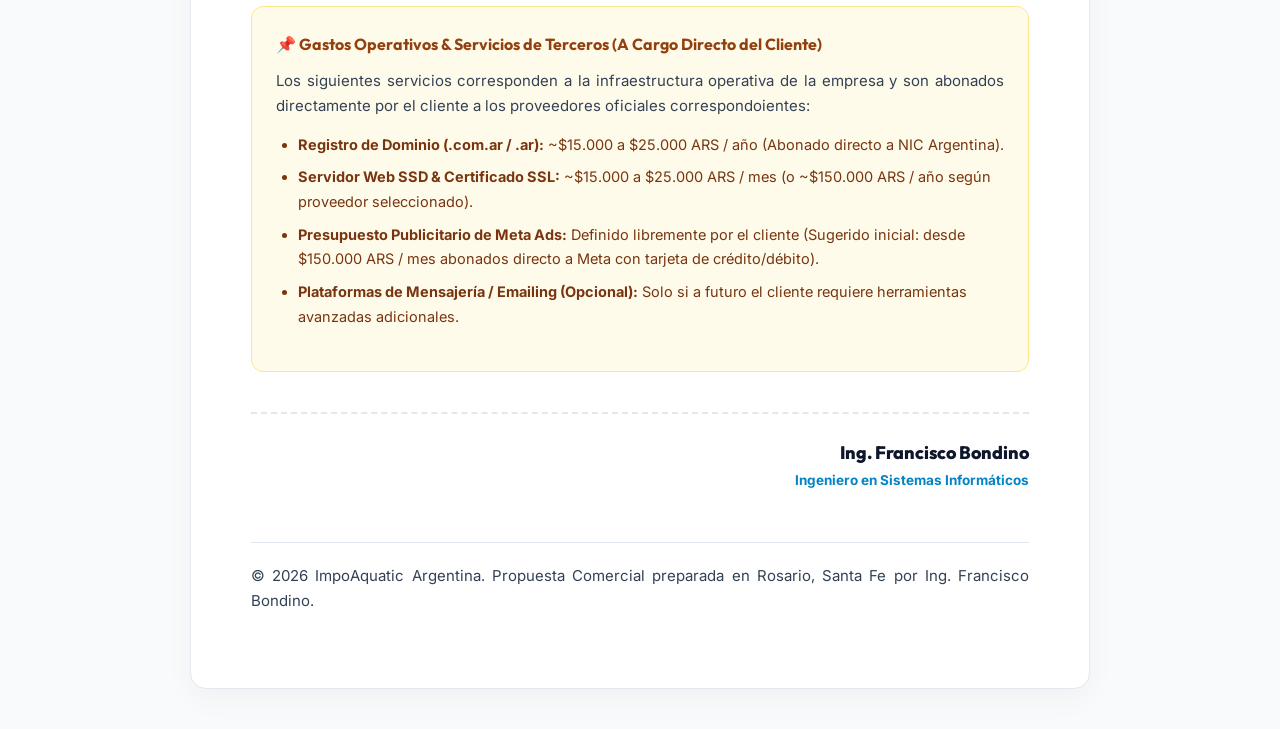
==== commit bdd64963: "Remove inquiry moderation from maintenance plan" ====
--- a/propuesta.html
+++ b/propuesta.html
@@ -434,7 +434,7 @@
                 <div class="price-title">Item 3: Servicio de Mantenimiento & Gestión Mensual (Post-Lanzamiento)</div>
                 <div class="price-amount">$400.000 ARS / mes (Fee Recurrente Mensual)</div>
                 <div class="price-detail">
-                    <p><strong>Incluye:</strong> Gestión integral de contenidos para redes sociales (Instagram y LinkedIn), adaptación y curaduría del catálogo multimedia oficial de Chile, diseño de piezas gráficas informativas y de capacitaciones, administración y optimización semanal de campañas publicitarias en Meta Ads, y moderación básica de consultas recibidas.</p>
+                    <p><strong>Incluye:</strong> Gestión integral de contenidos para redes sociales (Instagram y LinkedIn), adaptación y curaduría del catálogo multimedia oficial de Chile, diseño de piezas gráficas informativas y de capacitaciones, y administración y optimización semanal de campañas publicitarias en Meta Ads.</p>
                     <p><em>Nota de alcance: Este plan mensual <strong>no incluye grabaciones complejas presenciales en obra que impliquen traslados ni rodajes audiovisuales en locación</strong>. En caso de requerir cobertura en video o producción presencial en obra a futuro, la misma se presupuestará de forma independiente según los requerimientos del proyecto.</em></p>
                 </div>
             </div>
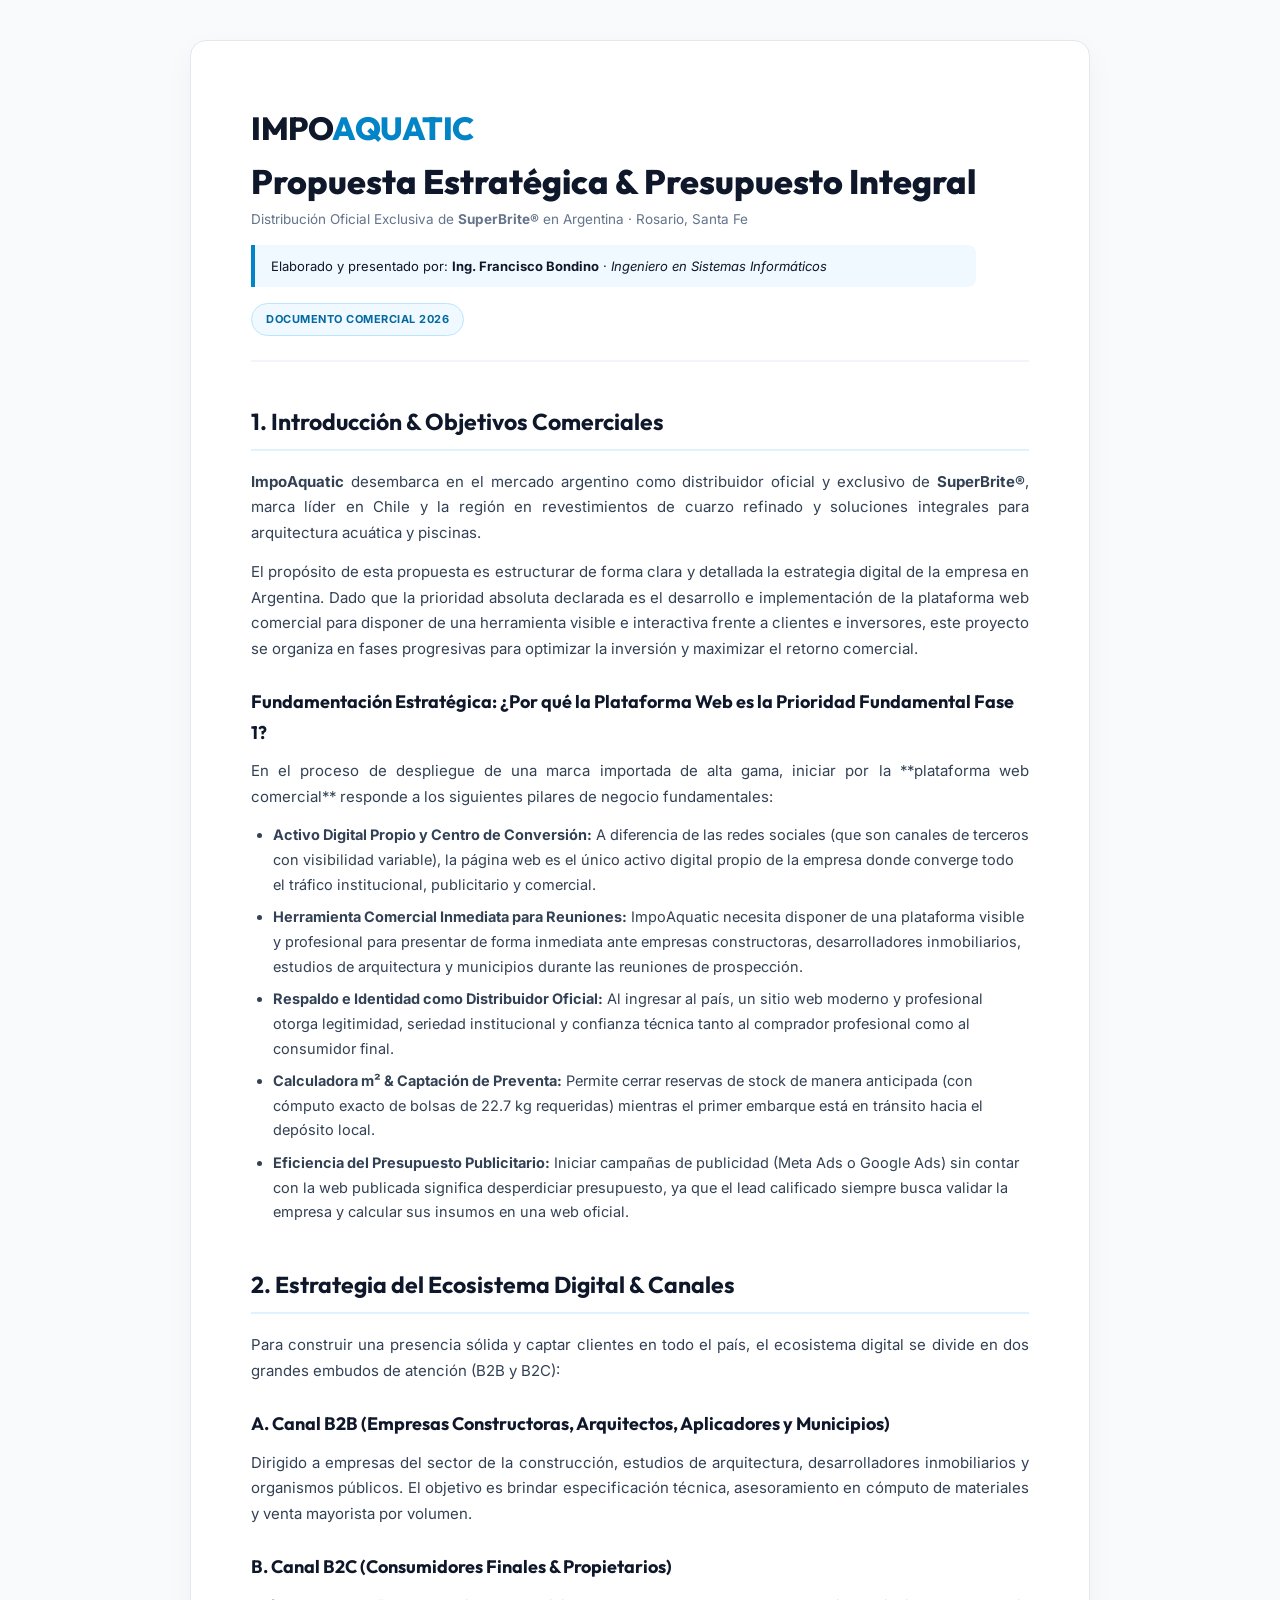
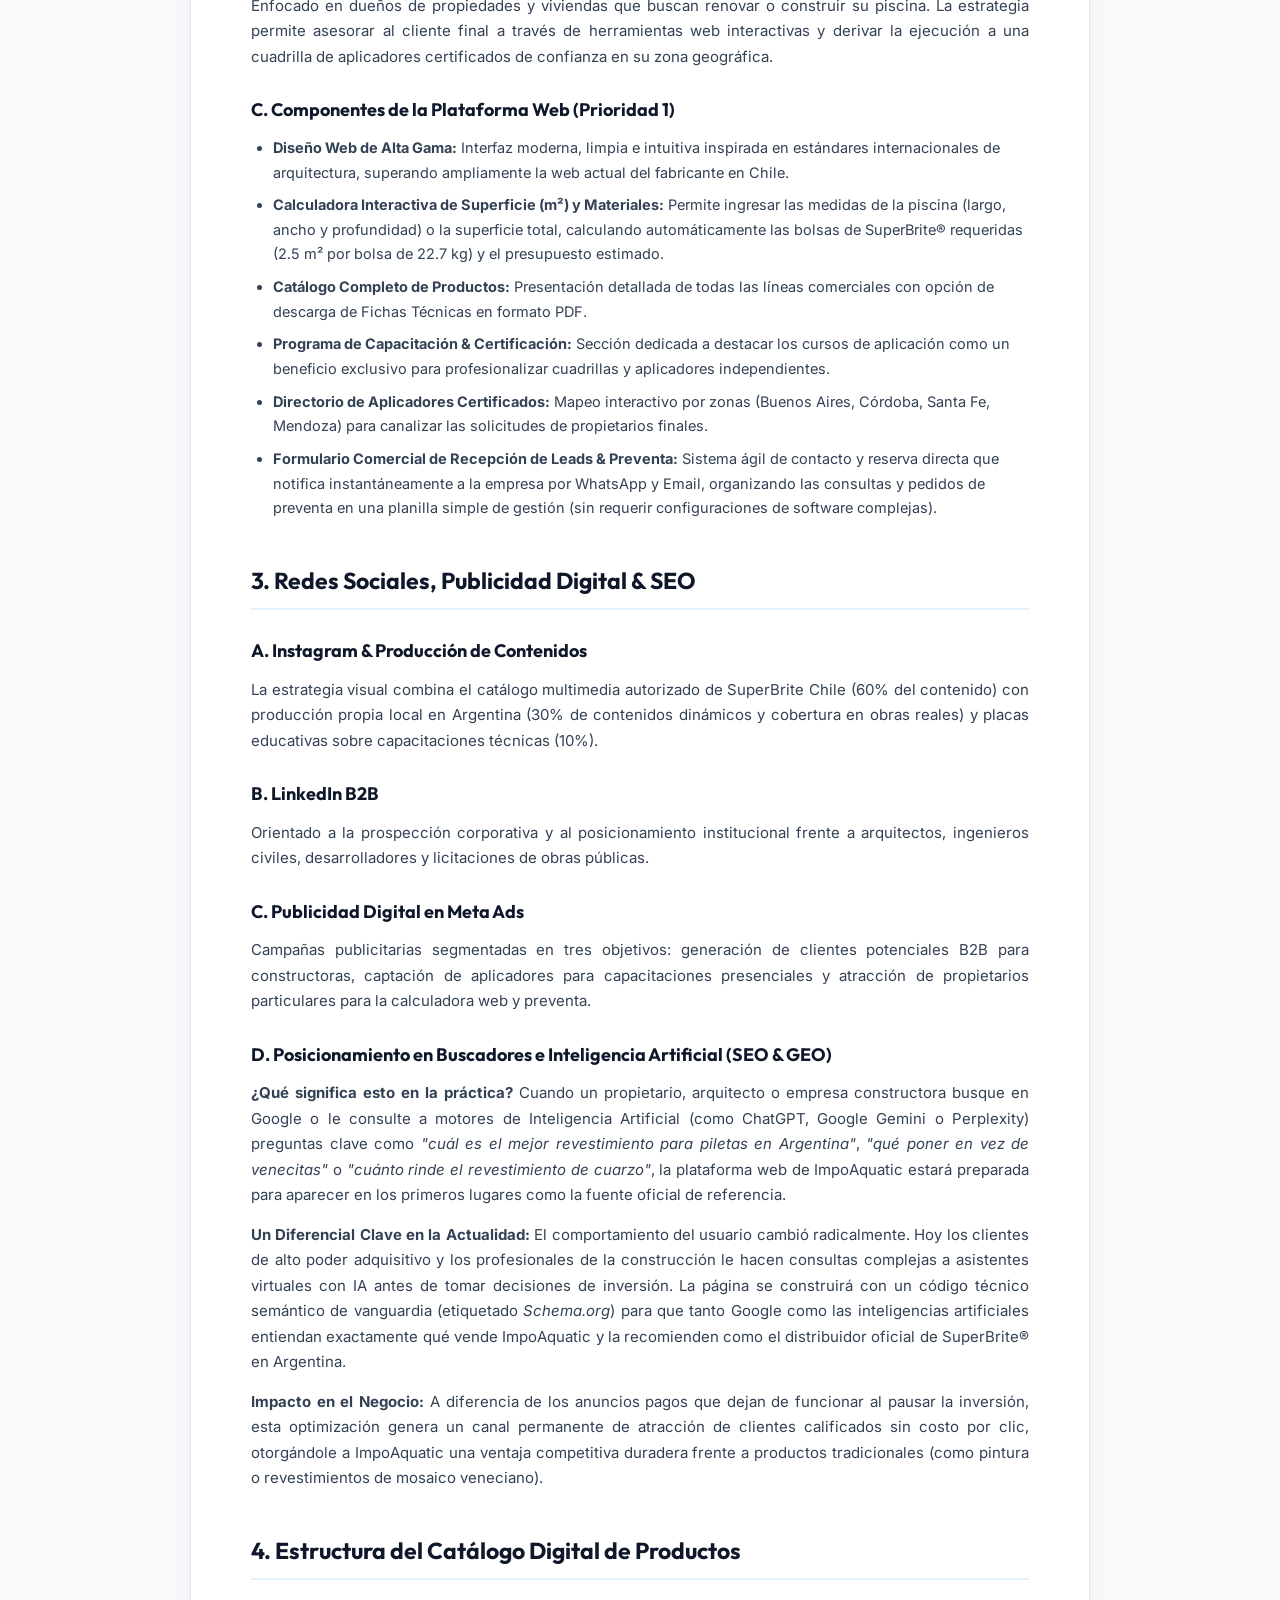
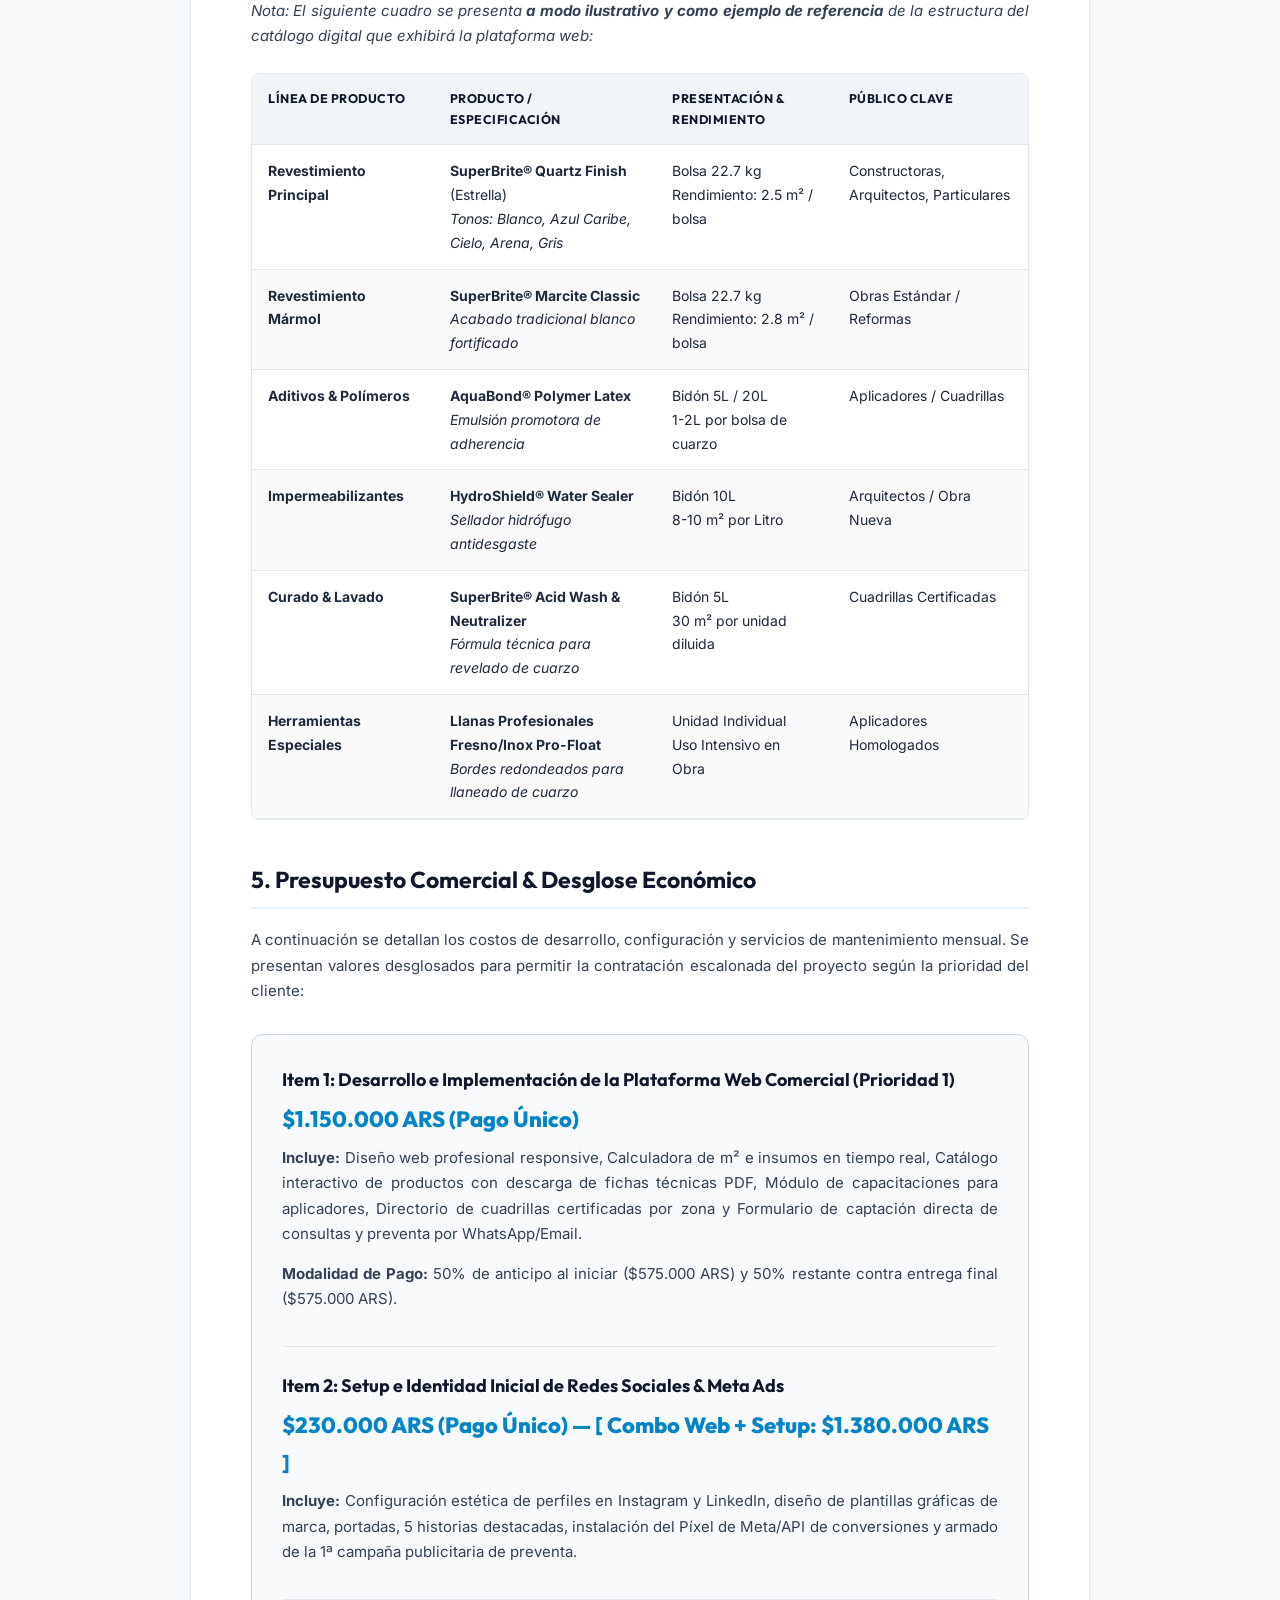
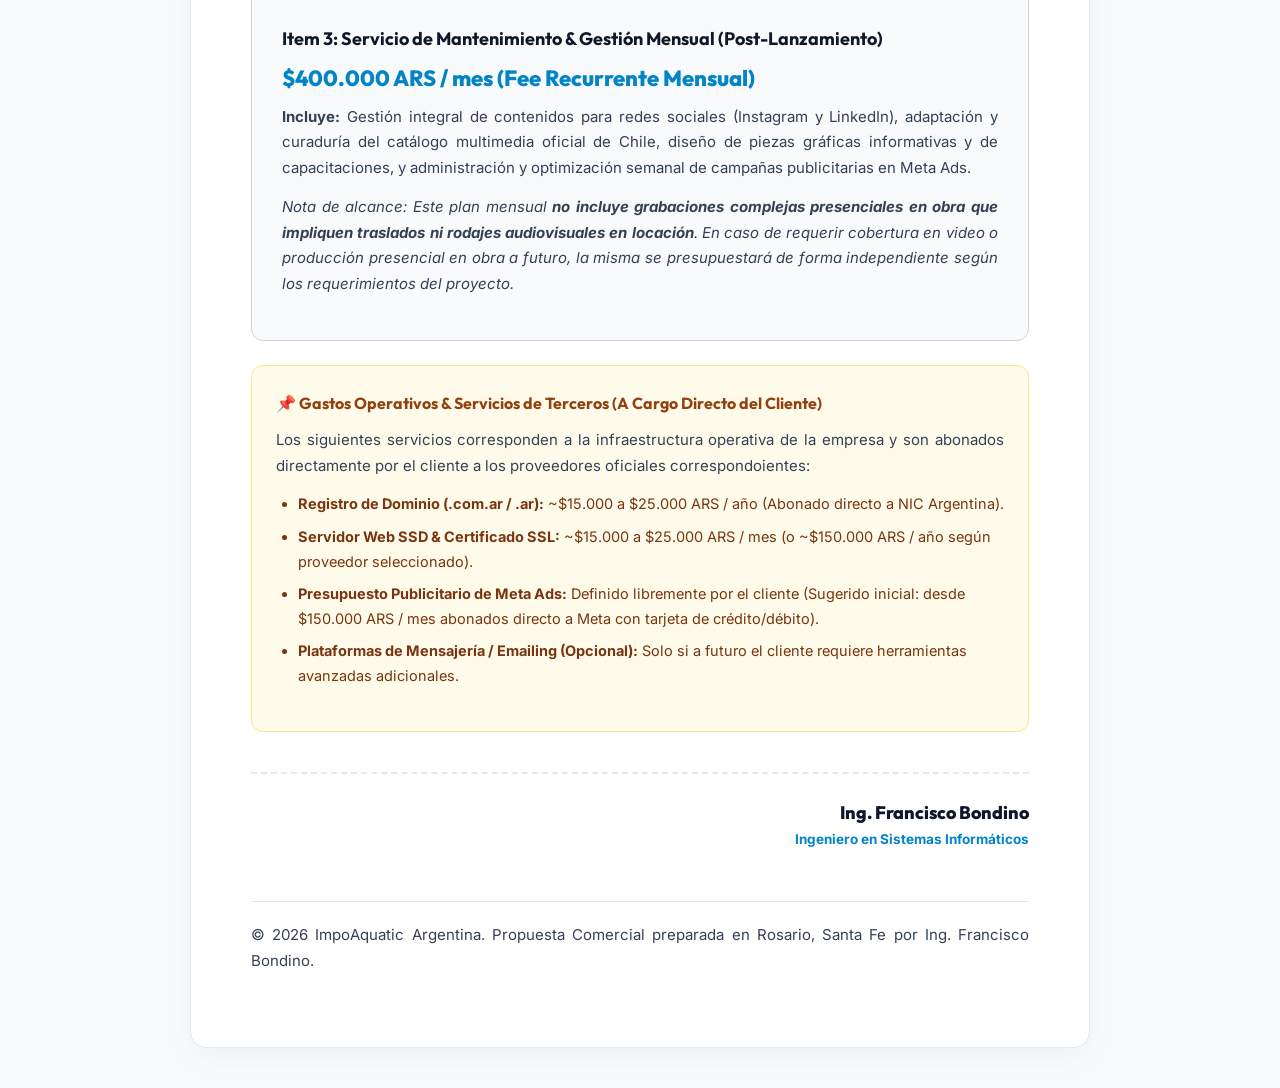
==== commit 065f957a: "Elaborate SEO and AI positioning section in plain language with business rationale" ====
--- a/propuesta.html
+++ b/propuesta.html
@@ -346,8 +346,10 @@
         <h3 class="section-h3">C. Publicidad Digital en Meta Ads</h3>
         <p>Campañas publicitarias segmentadas en tres objetivos: generación de clientes potenciales B2B para constructoras, captación de aplicadores para capacitaciones presenciales y atracción de propietarios particulares para la calculadora web y preventa.</p>
 
-        <h3 class="section-h3">D. Posicionamiento SEO asistido por IA</h3>
-        <p>Optimización técnica on-page y marcado semántico Schema.org orientado a búsquedas estratégicas en Argentina (ej. <em>"revestimiento cuarzo piscinas argentina"</em>, <em>"alternativa a venecitas"</em>).</p>
+        <h3 class="section-h3">D. Posicionamiento en Buscadores e Inteligencia Artificial (SEO & GEO)</h3>
+        <p><strong>¿Qué significa esto en la práctica?</strong> Cuando un propietario, arquitecto o empresa constructora busque en Google o le consulte a motores de Inteligencia Artificial (como ChatGPT, Google Gemini o Perplexity) preguntas clave como <em>"cuál es el mejor revestimiento para piletas en Argentina"</em>, <em>"qué poner en vez de venecitas"</em> o <em>"cuánto rinde el revestimiento de cuarzo"</em>, la plataforma web de ImpoAquatic estará preparada para aparecer en los primeros lugares como la fuente oficial de referencia.</p>
+        <p><strong>Un Diferencial Clave en la Actualidad:</strong> El comportamiento del usuario cambió radicalmente. Hoy los clientes de alto poder adquisitivo y los profesionales de la construcción le hacen consultas complejas a asistentes virtuales con IA antes de tomar decisiones de inversión. La página se construirá con un código técnico semántico de vanguardia (etiquetado <em>Schema.org</em>) para que tanto Google como las inteligencias artificiales entiendan exactamente qué vende ImpoAquatic y la recomienden como el distribuidor oficial de SuperBrite® en Argentina.</p>
+        <p><strong>Impacto en el Negocio:</strong> A diferencia de los anuncios pagos que dejan de funcionar al pausar la inversión, esta optimización genera un canal permanente de atracción de clientes calificados sin costo por clic, otorgándole a ImpoAquatic una ventaja competitiva duradera frente a productos tradicionales (como pintura o revestimientos de mosaico veneciano).</p>
     </section>
 
     <!-- 4. Estructura del Catálogo de Productos -->
